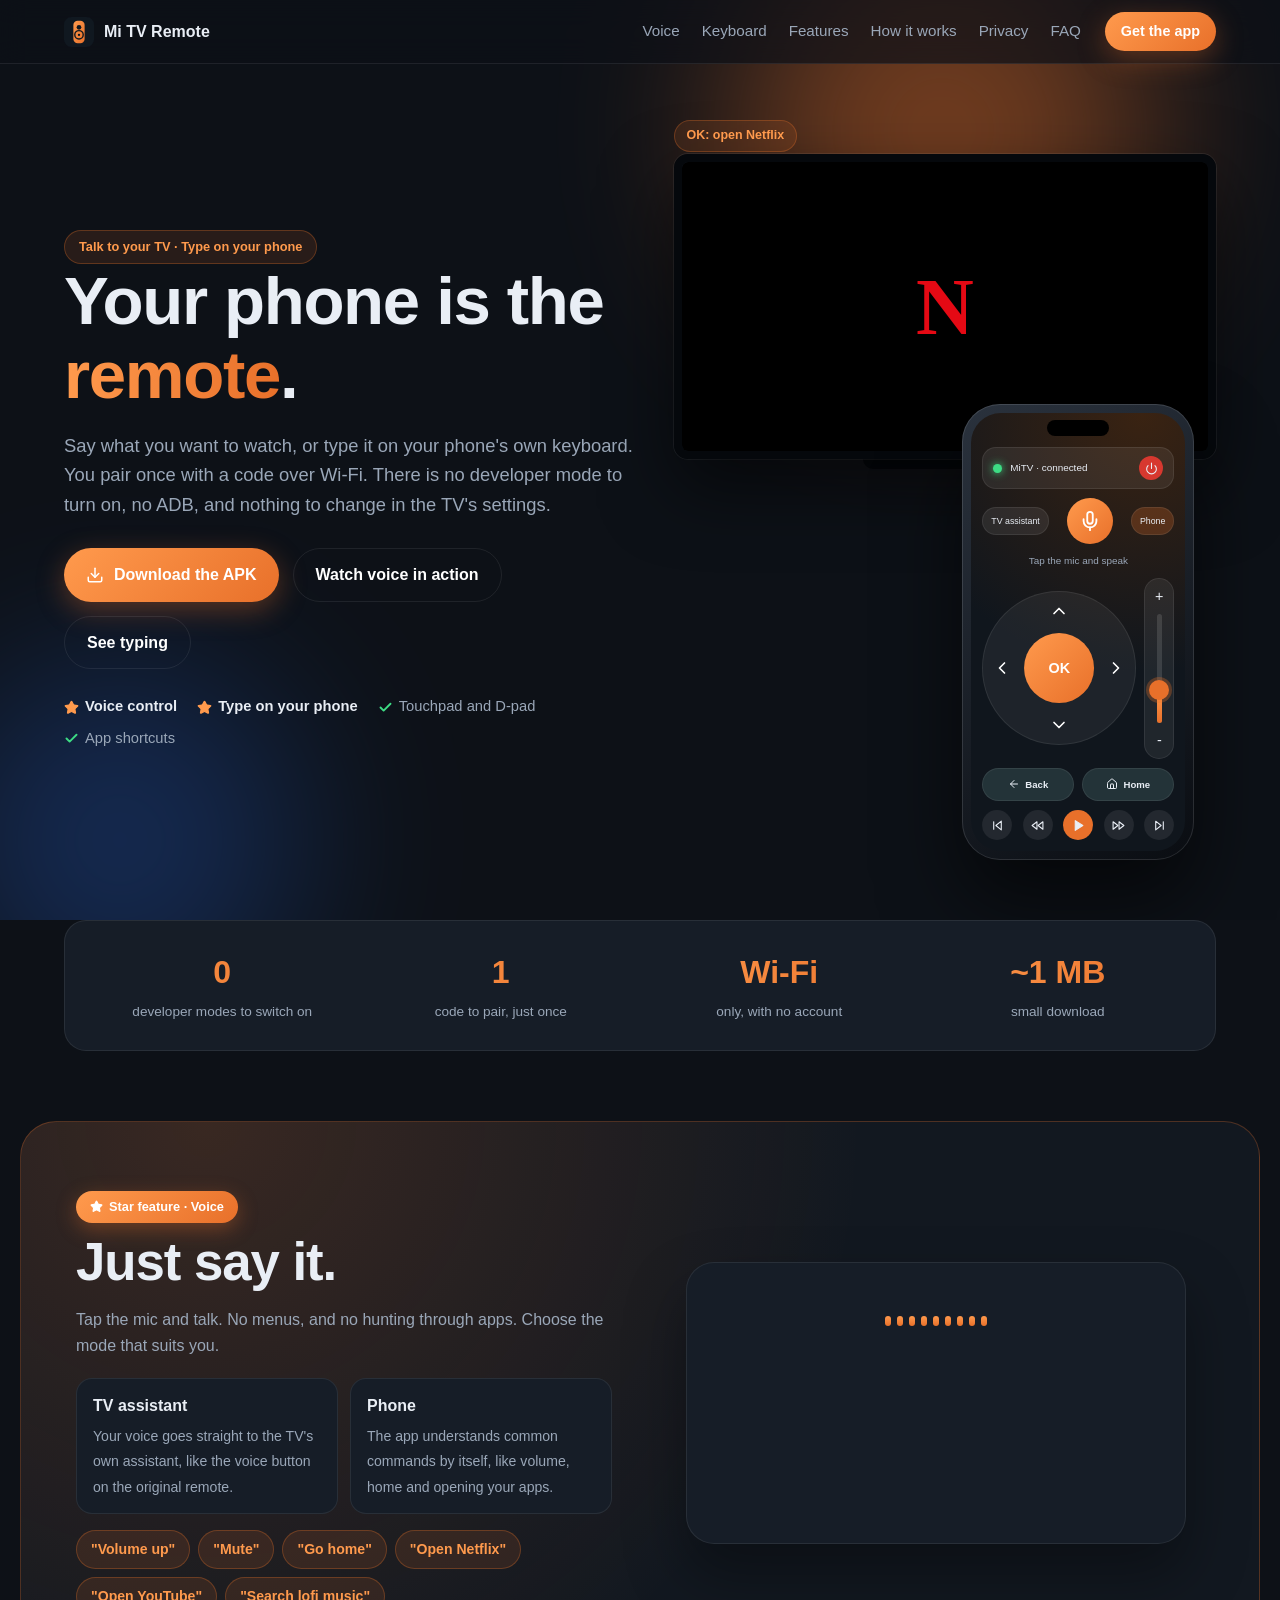
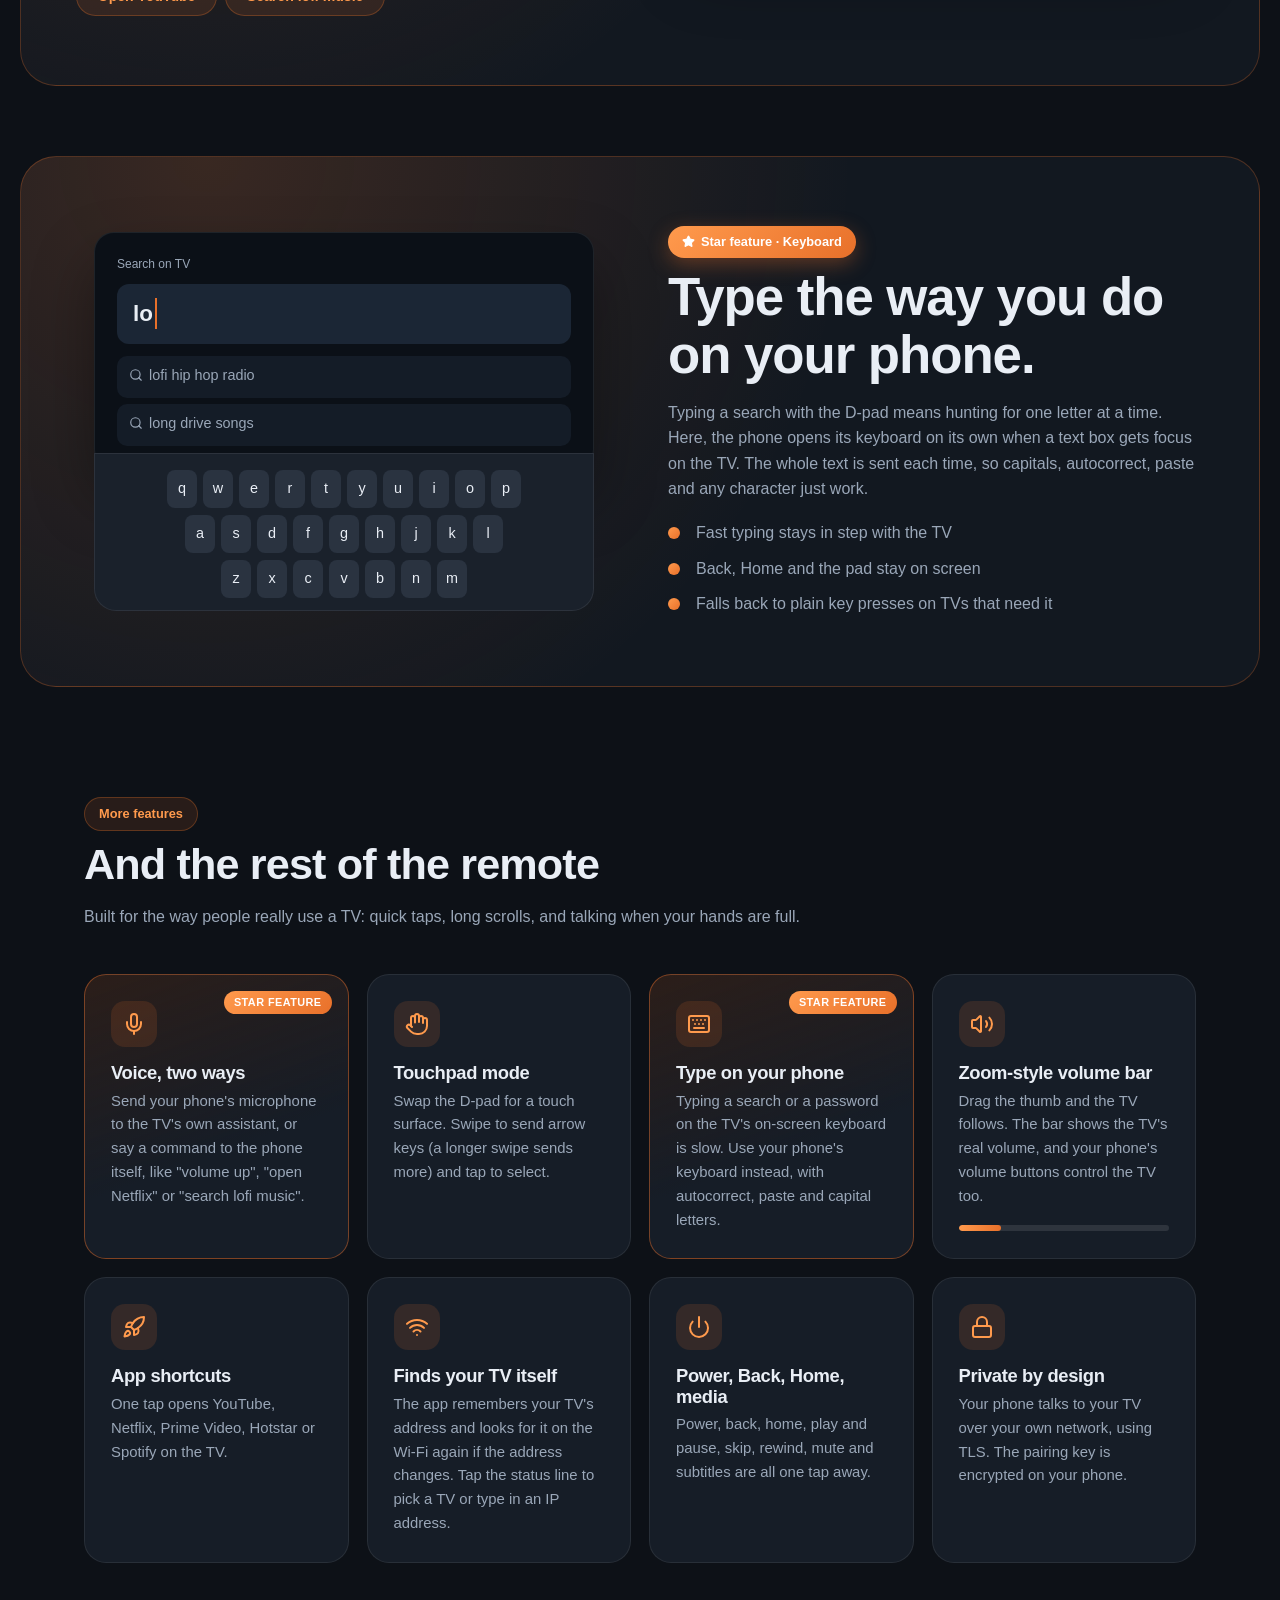
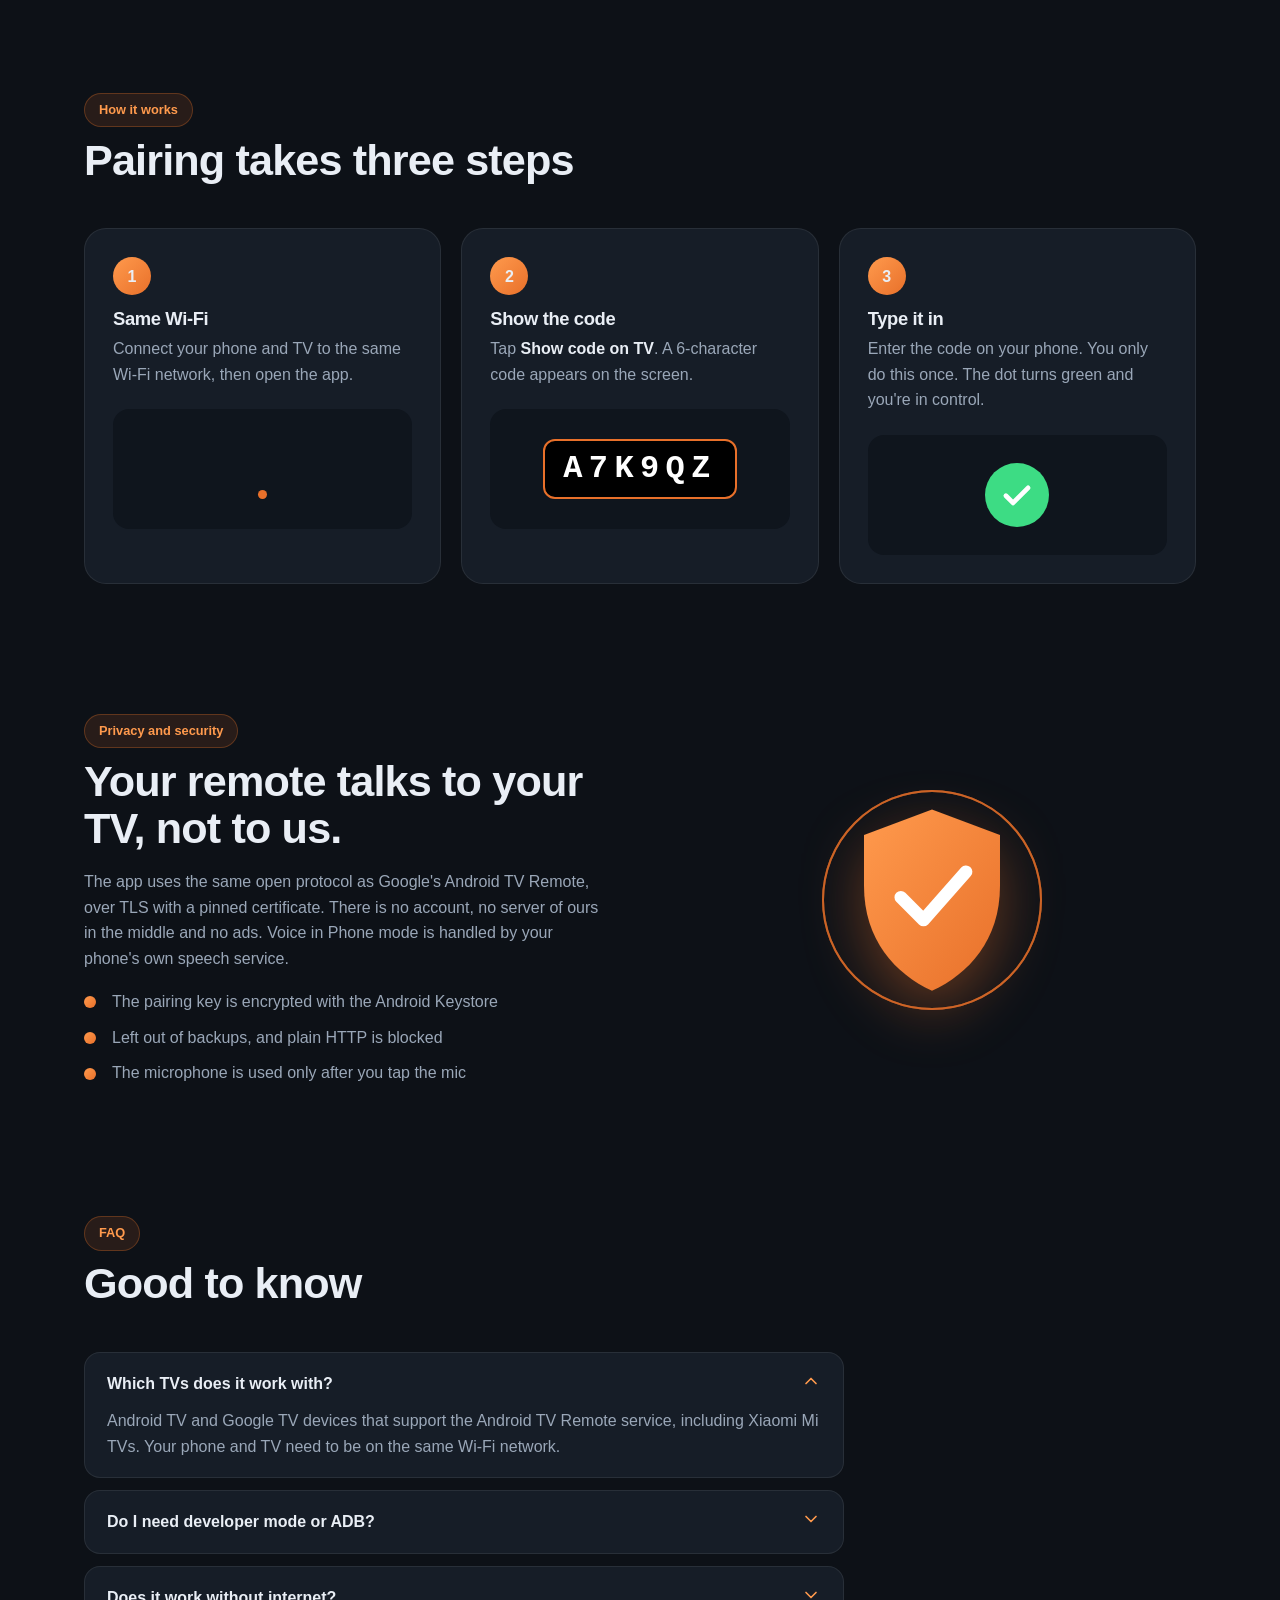
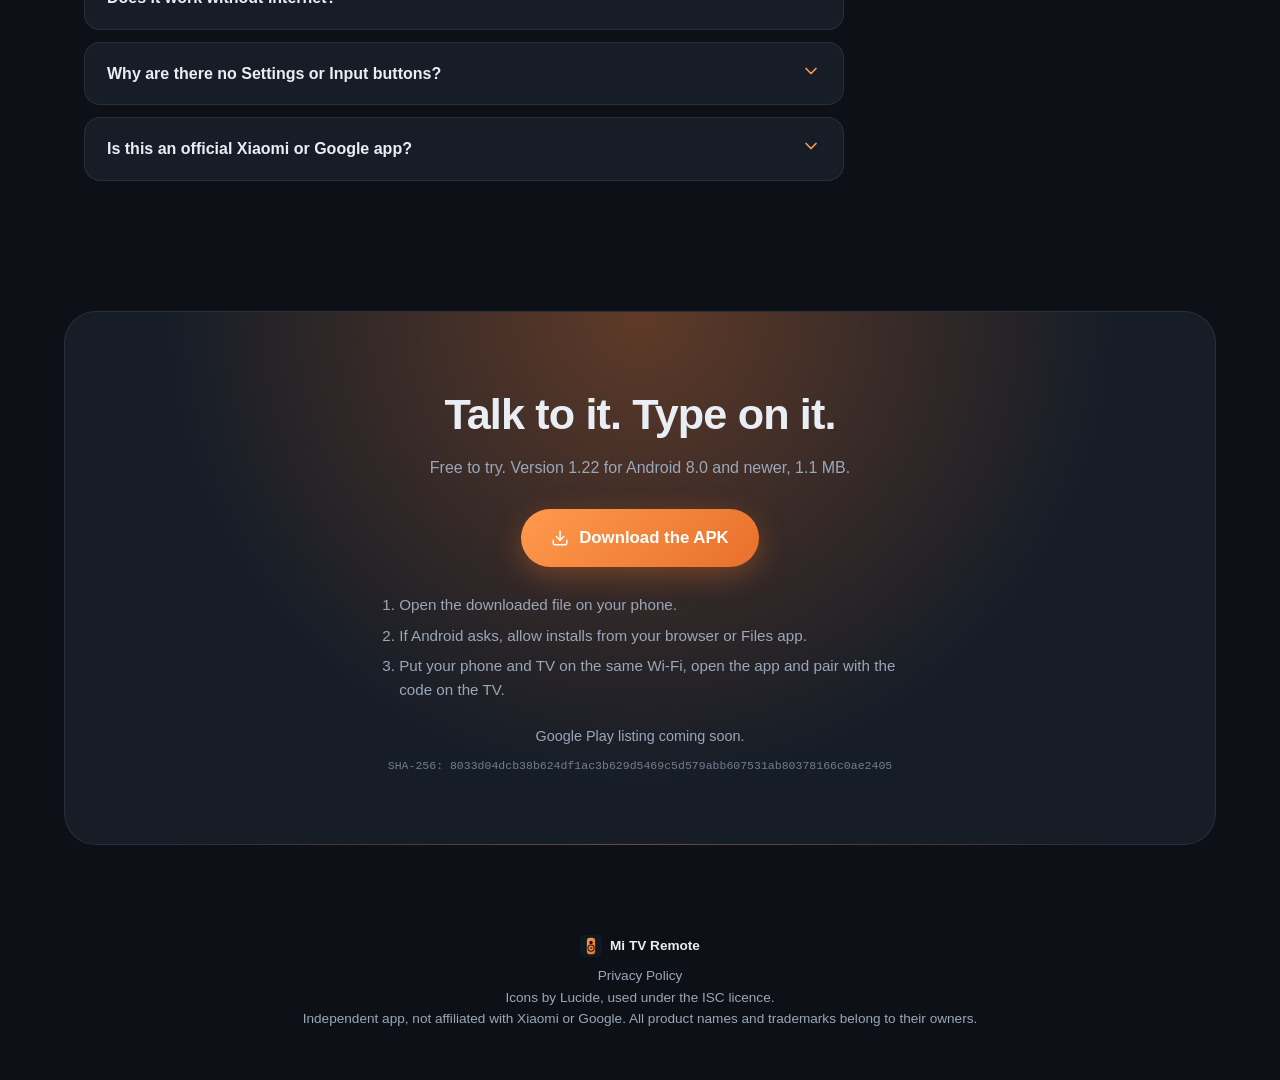
==== index.html @ a00c8d73 "Add Mi TV Remote website with animated demos, privacy policy and APK download" ====
<!doctype html>
<html lang="en">
<head>
<meta charset="utf-8">
<meta name="viewport" content="width=device-width, initial-scale=1">
<title>Mi TV Remote | Talk to your TV and type with your phone</title>
<meta name="description" content="Say what you want to watch or type it on your phone's own keyboard. Mi TV Remote controls your Android TV over Wi-Fi with no developer mode and no ADB.">
<meta name="theme-color" content="#0d1117">
<link rel="icon" href="assets/icon.svg" type="image/svg+xml">
<link rel="stylesheet" href="styles.css">
</head>
<body>

<header class="nav" id="nav">
  <a class="brand" href="#top"><img src="assets/icon.svg" alt="" width="30" height="30"><span>Mi TV Remote</span></a>
  <nav>
    <a href="#voice">Voice</a>
    <a href="#typing">Keyboard</a>
    <a href="#features">Features</a>
    <a href="#how">How it works</a>
    <a href="#privacy">Privacy</a>
    <a href="#faq">FAQ</a>
  </nav>
  <a class="btn btn-sm" href="#get">Get the app</a>
</header>

<main id="top">

<!-- HERO -->
<section class="hero">
  <div class="glow glow-a"></div><div class="glow glow-b"></div>
  <div class="hero-copy reveal">
    <span class="pill">Talk to your TV · Type on your phone</span>
    <h1>Your phone is the <span class="grad">remote</span>.</h1>
    <p class="lead">Say what you want to watch, or type it on your phone's own keyboard. You pair once with a code over Wi-Fi. There is no developer mode to turn on, no ADB, and nothing to change in the TV's settings.</p>
    <div class="cta">
      <a class="btn" href="downloads/Mi-TV-Remote-v1.22.apk" download><svg class="ic ic-download" viewBox="0 0 24 24" fill="none" stroke="currentColor" stroke-width="2" stroke-linecap="round" stroke-linejoin="round" aria-hidden="true"><path d="M21 15v4a2 2 0 0 1-2 2H5a2 2 0 0 1-2-2v-4"/> <polyline points="7 10 12 15 17 10"/> <line x1="12" x2="12" y1="15" y2="3"/></svg>Download the APK</a>
      <a class="btn btn-ghost" href="#voice">Watch voice in action</a><a class="btn btn-ghost" href="#typing">See typing</a>
    </div>
    <ul class="ticks">
      <li class="hot"><svg class="ic ic-star" viewBox="0 0 24 24" fill="none" stroke="currentColor" stroke-width="2" stroke-linecap="round" stroke-linejoin="round" aria-hidden="true"><path d="M11.525 2.295a.53.53 0 0 1 .95 0l2.31 4.679a2.123 2.123 0 0 0 1.595 1.16l5.166.756a.53.53 0 0 1 .294.904l-3.736 3.638a2.123 2.123 0 0 0-.611 1.878l.882 5.14a.53.53 0 0 1-.771.56l-4.618-2.428a2.122 2.122 0 0 0-1.973 0L6.396 21.01a.53.53 0 0 1-.77-.56l.881-5.139a2.122 2.122 0 0 0-.611-1.879L2.16 9.795a.53.53 0 0 1 .294-.906l5.165-.755a2.122 2.122 0 0 0 1.597-1.16z"/></svg>Voice control</li><li class="hot"><svg class="ic ic-star" viewBox="0 0 24 24" fill="none" stroke="currentColor" stroke-width="2" stroke-linecap="round" stroke-linejoin="round" aria-hidden="true"><path d="M11.525 2.295a.53.53 0 0 1 .95 0l2.31 4.679a2.123 2.123 0 0 0 1.595 1.16l5.166.756a.53.53 0 0 1 .294.904l-3.736 3.638a2.123 2.123 0 0 0-.611 1.878l.882 5.14a.53.53 0 0 1-.771.56l-4.618-2.428a2.122 2.122 0 0 0-1.973 0L6.396 21.01a.53.53 0 0 1-.77-.56l.881-5.139a2.122 2.122 0 0 0-.611-1.879L2.16 9.795a.53.53 0 0 1 .294-.906l5.165-.755a2.122 2.122 0 0 0 1.597-1.16z"/></svg>Type on your phone</li><li><svg class="ic ic-check" viewBox="0 0 24 24" fill="none" stroke="currentColor" stroke-width="2" stroke-linecap="round" stroke-linejoin="round" aria-hidden="true"><path d="M20 6 9 17l-5-5"/></svg>Touchpad and D-pad</li><li><svg class="ic ic-check" viewBox="0 0 24 24" fill="none" stroke="currentColor" stroke-width="2" stroke-linecap="round" stroke-linejoin="round" aria-hidden="true"><path d="M20 6 9 17l-5-5"/></svg>App shortcuts</li>
    </ul>
  </div>

  <div class="stage reveal" aria-hidden="true">
    <div class="tv" id="tv">
      <div class="tv-screen">
        <div class="tv-top"><span>Home</span><span class="tv-clock">9:41</span></div>
        <div class="tiles" id="tiles">
          <div class="tile t-yt"><svg viewBox="0 0 24 24" width="34"><rect x="2" y="5" width="20" height="14" rx="4" fill="#ff0033"/><path d="M10 9l5 3-5 3z" fill="#fff"/></svg><b>YouTube</b></div>
          <div class="tile t-nf"><span class="nf">N</span><b>Netflix</b></div>
          <div class="tile t-pv"><span class="pv">prime</span><b>Prime Video</b></div>
          <div class="tile t-sp"><svg viewBox="0 0 24 24" width="34"><circle cx="12" cy="12" r="10" fill="#1db954"/><path d="M6.5 9.5c3.5-1 7.5-.7 10.7 1M7 12.5c3-.8 6.3-.5 9 1M7.6 15.3c2.5-.6 5-.4 7.2.8" stroke="#0b0f14" stroke-width="1.6" fill="none" stroke-linecap="round"/></svg><b>Spotify</b></div>
        </div>
        <div class="splash" id="splash"><span class="nf big">N</span></div>
        <div class="vol-hud" id="volHud"><span>Volume</span><div class="vol-track"><i id="volFill"></i></div><em id="volNum">12</em></div>
      </div>
      <div class="tv-stand"></div>
      <div class="caption" id="caption">Ready</div>
    </div>

    <div class="phone" id="phone">
      <div class="phone-notch"></div>
      <div class="phone-ui">
        <div class="status"><i></i><span>MiTV · connected</span><div class="pwr"><svg class="ic ic-power" viewBox="0 0 24 24" fill="none" stroke="currentColor" stroke-width="2" stroke-linecap="round" stroke-linejoin="round" aria-hidden="true"><path d="M12 2v10"/> <path d="M18.4 6.6a9 9 0 1 1-12.77.04"/></svg></div></div>
        <div class="mic-row">
          <span class="chip">TV assistant</span>
          <button class="mic" id="mic" tabindex="-1"><svg class="ic ic-mic" viewBox="0 0 24 24" fill="none" stroke="currentColor" stroke-width="2" stroke-linecap="round" stroke-linejoin="round" aria-hidden="true"><path d="M12 2a3 3 0 0 0-3 3v7a3 3 0 0 0 6 0V5a3 3 0 0 0-3-3Z"/> <path d="M19 10v2a7 7 0 0 1-14 0v-2"/> <line x1="12" x2="12" y1="19" y2="22"/></svg></button>
          <span class="chip chip-o">Phone</span>
        </div>
        <div class="say" id="say">Tap the mic and speak</div>
        <div class="mid">
          <div class="dpad">
            <b class="k k-up" data-key="up"><svg class="ic ic-chevron-up" viewBox="0 0 24 24" fill="none" stroke="currentColor" stroke-width="2" stroke-linecap="round" stroke-linejoin="round" aria-hidden="true"><path d="m18 15-6-6-6 6"/></svg></b>
            <b class="k k-left" data-key="left"><svg class="ic ic-chevron-left" viewBox="0 0 24 24" fill="none" stroke="currentColor" stroke-width="2" stroke-linecap="round" stroke-linejoin="round" aria-hidden="true"><path d="m15 18-6-6 6-6"/></svg></b>
            <b class="k k-ok" data-key="ok">OK</b>
            <b class="k k-right" data-key="right"><svg class="ic ic-chevron-right" viewBox="0 0 24 24" fill="none" stroke="currentColor" stroke-width="2" stroke-linecap="round" stroke-linejoin="round" aria-hidden="true"><path d="m9 18 6-6-6-6"/></svg></b>
            <b class="k k-down" data-key="down"><svg class="ic ic-chevron-down" viewBox="0 0 24 24" fill="none" stroke="currentColor" stroke-width="2" stroke-linecap="round" stroke-linejoin="round" aria-hidden="true"><path d="m6 9 6 6 6-6"/></svg></b>
          </div>
          <div class="vbar"><span>+</span><div class="vtrack"><i class="vfill" id="pVol"></i><u class="vthumb" id="pThumb"></u></div><span>-</span></div>
        </div>
        <div class="row2"><b class="pill-k" data-key="back"><svg class="ic ic-arrow-left" viewBox="0 0 24 24" fill="none" stroke="currentColor" stroke-width="2" stroke-linecap="round" stroke-linejoin="round" aria-hidden="true"><path d="m12 19-7-7 7-7"/> <path d="M19 12H5"/></svg>Back</b><b class="pill-k" data-key="home"><svg class="ic ic-house" viewBox="0 0 24 24" fill="none" stroke="currentColor" stroke-width="2" stroke-linecap="round" stroke-linejoin="round" aria-hidden="true"><path d="M15 21v-8a1 1 0 0 0-1-1h-4a1 1 0 0 0-1 1v8"/> <path d="M3 10a2 2 0 0 1 .709-1.528l7-5.999a2 2 0 0 1 2.582 0l7 5.999A2 2 0 0 1 21 10v9a2 2 0 0 1-2 2H5a2 2 0 0 1-2-2z"/></svg>Home</b></div>
        <div class="row3"><b><svg class="ic ic-skip-back" viewBox="0 0 24 24" fill="none" stroke="currentColor" stroke-width="2" stroke-linecap="round" stroke-linejoin="round" aria-hidden="true"><polygon points="19 20 9 12 19 4 19 20"/> <line x1="5" x2="5" y1="19" y2="5"/></svg></b><b><svg class="ic ic-rewind" viewBox="0 0 24 24" fill="none" stroke="currentColor" stroke-width="2" stroke-linecap="round" stroke-linejoin="round" aria-hidden="true"><polygon points="11 19 2 12 11 5 11 19"/> <polygon points="22 19 13 12 22 5 22 19"/></svg></b><b class="play"><svg class="ic ic-play" viewBox="0 0 24 24" fill="none" stroke="currentColor" stroke-width="2" stroke-linecap="round" stroke-linejoin="round" aria-hidden="true"><polygon points="6 3 20 12 6 21 6 3"/></svg></b><b><svg class="ic ic-fast-forward" viewBox="0 0 24 24" fill="none" stroke="currentColor" stroke-width="2" stroke-linecap="round" stroke-linejoin="round" aria-hidden="true"><polygon points="13 19 22 12 13 5 13 19"/> <polygon points="2 19 11 12 2 5 2 19"/></svg></b><b><svg class="ic ic-skip-forward" viewBox="0 0 24 24" fill="none" stroke="currentColor" stroke-width="2" stroke-linecap="round" stroke-linejoin="round" aria-hidden="true"><polygon points="5 4 15 12 5 20 5 4"/> <line x1="19" x2="19" y1="5" y2="19"/></svg></b></div>
      </div>
    </div>
  </div>
</section>

<!-- STATS STRIP -->
<section class="strip reveal">
  <div><strong>0</strong><span>developer modes to switch on</span></div>
  <div><strong>1</strong><span>code to pair, just once</span></div>
  <div><strong>Wi-Fi</strong><span>only, with no account</span></div>
  <div><strong>~1 MB</strong><span>small download</span></div>
</section>

<!-- VOICE -->
<section class="section split spot" id="voice">
  <div class="copy reveal">
    <span class="pill pill-star"><svg class="ic ic-star" viewBox="0 0 24 24" fill="none" stroke="currentColor" stroke-width="2" stroke-linecap="round" stroke-linejoin="round" aria-hidden="true"><path d="M11.525 2.295a.53.53 0 0 1 .95 0l2.31 4.679a2.123 2.123 0 0 0 1.595 1.16l5.166.756a.53.53 0 0 1 .294.904l-3.736 3.638a2.123 2.123 0 0 0-.611 1.878l.882 5.14a.53.53 0 0 1-.771.56l-4.618-2.428a2.122 2.122 0 0 0-1.973 0L6.396 21.01a.53.53 0 0 1-.77-.56l.881-5.139a2.122 2.122 0 0 0-.611-1.879L2.16 9.795a.53.53 0 0 1 .294-.906l5.165-.755a2.122 2.122 0 0 0 1.597-1.16z"/></svg>Star feature · Voice</span>
    <h2>Just say it.</h2>
    <p>Tap the mic and talk. No menus, and no hunting through apps. Choose the mode that suits you.</p>
    <div class="modes">
      <div class="mode"><b>TV assistant</b><span>Your voice goes straight to the TV's own assistant, like the voice button on the original remote.</span></div>
      <div class="mode"><b>Phone</b><span>The app understands common commands by itself, like volume, home and opening your apps.</span></div>
    </div>
    <div class="chips"><span>"Volume up"</span><span>"Mute"</span><span>"Go home"</span><span>"Open Netflix"</span><span>"Open YouTube"</span><span>"Search lofi music"</span></div>
  </div>
  <div class="demo reveal">
    <div class="bubble-wrap">
      <div class="wave" id="wave"><i></i><i></i><i></i><i></i><i></i><i></i><i></i><i></i><i></i></div>
      <div class="bubbles" id="bubbles"></div>
    </div>
  </div>
</section>

<!-- TYPING -->
<section class="section split rev spot" id="typing">
  <div class="demo reveal">
    <div class="type-tv">
      <div class="type-label">Search on TV</div>
      <div class="type-box"><span id="typed"></span><i class="caret"></i></div>
      <div class="type-sug" id="sug"></div>
    </div>
    <div class="type-kb">
      <div class="kb-row"><span>q</span><span>w</span><span>e</span><span>r</span><span>t</span><span>y</span><span>u</span><span>i</span><span>o</span><span>p</span></div>
      <div class="kb-row"><span>a</span><span>s</span><span>d</span><span>f</span><span>g</span><span>h</span><span>j</span><span>k</span><span>l</span></div>
      <div class="kb-row"><span>z</span><span>x</span><span>c</span><span>v</span><span>b</span><span>n</span><span>m</span></div>
    </div>
  </div>
  <div class="copy reveal">
    <span class="pill pill-star"><svg class="ic ic-star" viewBox="0 0 24 24" fill="none" stroke="currentColor" stroke-width="2" stroke-linecap="round" stroke-linejoin="round" aria-hidden="true"><path d="M11.525 2.295a.53.53 0 0 1 .95 0l2.31 4.679a2.123 2.123 0 0 0 1.595 1.16l5.166.756a.53.53 0 0 1 .294.904l-3.736 3.638a2.123 2.123 0 0 0-.611 1.878l.882 5.14a.53.53 0 0 1-.771.56l-4.618-2.428a2.122 2.122 0 0 0-1.973 0L6.396 21.01a.53.53 0 0 1-.77-.56l.881-5.139a2.122 2.122 0 0 0-.611-1.879L2.16 9.795a.53.53 0 0 1 .294-.906l5.165-.755a2.122 2.122 0 0 0 1.597-1.16z"/></svg>Star feature · Keyboard</span>
    <h2>Type the way you do on your phone.</h2>
    <p>Typing a search with the D-pad means hunting for one letter at a time. Here, the phone opens its keyboard on its own when a text box gets focus on the TV. The whole text is sent each time, so capitals, autocorrect, paste and any character just work.</p>
    <ul class="list">
      <li>Fast typing stays in step with the TV</li>
      <li>Back, Home and the pad stay on screen</li>
      <li>Falls back to plain key presses on TVs that need it</li>
    </ul>
  </div>
</section>

<!-- FEATURES -->
<section class="section" id="features">
  <div class="head reveal"><span class="pill">More features</span><h2>And the rest of the remote</h2><p>Built for the way people really use a TV: quick taps, long scrolls, and talking when your hands are full.</p></div>
  <div class="grid">
    <article class="card card-star reveal">
      <span class="star">Star feature</span>
      <div class="ico"><svg class="ic ic-mic" viewBox="0 0 24 24" fill="none" stroke="currentColor" stroke-width="2" stroke-linecap="round" stroke-linejoin="round" aria-hidden="true"><path d="M12 2a3 3 0 0 0-3 3v7a3 3 0 0 0 6 0V5a3 3 0 0 0-3-3Z"/> <path d="M19 10v2a7 7 0 0 1-14 0v-2"/> <line x1="12" x2="12" y1="19" y2="22"/></svg></div><h3>Voice, two ways</h3>
      <p>Send your phone's microphone to the TV's own assistant, or say a command to the phone itself, like "volume up", "open Netflix" or "search lofi music".</p>
    </article>
    <article class="card reveal">
      <div class="ico"><svg class="ic ic-hand" viewBox="0 0 24 24" fill="none" stroke="currentColor" stroke-width="2" stroke-linecap="round" stroke-linejoin="round" aria-hidden="true"><path d="M18 11V6a2 2 0 0 0-2-2a2 2 0 0 0-2 2"/> <path d="M14 10V4a2 2 0 0 0-2-2a2 2 0 0 0-2 2v2"/> <path d="M10 10.5V6a2 2 0 0 0-2-2a2 2 0 0 0-2 2v8"/> <path d="M18 8a2 2 0 1 1 4 0v6a8 8 0 0 1-8 8h-2c-2.8 0-4.5-.86-5.99-2.34l-3.6-3.6a2 2 0 0 1 2.83-2.82L7 15"/></svg></div><h3>Touchpad mode</h3>
      <p>Swap the D-pad for a touch surface. Swipe to send arrow keys (a longer swipe sends more) and tap to select.</p>
    </article>
    <article class="card card-star reveal">
      <span class="star">Star feature</span>
      <div class="ico"><svg class="ic ic-keyboard" viewBox="0 0 24 24" fill="none" stroke="currentColor" stroke-width="2" stroke-linecap="round" stroke-linejoin="round" aria-hidden="true"><path d="M10 8h.01"/> <path d="M12 12h.01"/> <path d="M14 8h.01"/> <path d="M16 12h.01"/> <path d="M18 8h.01"/> <path d="M6 8h.01"/> <path d="M7 16h10"/> <path d="M8 12h.01"/> <rect width="20" height="16" x="2" y="4" rx="2"/></svg></div><h3>Type on your phone</h3>
      <p>Typing a search or a password on the TV's on-screen keyboard is slow. Use your phone's keyboard instead, with autocorrect, paste and capital letters.</p>
    </article>
    <article class="card reveal card-vol">
      <div class="ico"><svg class="ic ic-volume-2" viewBox="0 0 24 24" fill="none" stroke="currentColor" stroke-width="2" stroke-linecap="round" stroke-linejoin="round" aria-hidden="true"><path d="M11 4.702a.705.705 0 0 0-1.203-.498L6.413 7.587A1.4 1.4 0 0 1 5.416 8H3a1 1 0 0 0-1 1v6a1 1 0 0 0 1 1h2.416a1.4 1.4 0 0 1 .997.413l3.383 3.384A.705.705 0 0 0 11 19.298z"/> <path d="M16 9a5 5 0 0 1 0 6"/> <path d="M19.364 18.364a9 9 0 0 0 0-12.728"/></svg></div><h3>Zoom-style volume bar</h3>
      <p>Drag the thumb and the TV follows. The bar shows the TV's real volume, and your phone's volume buttons control the TV too.</p>
      <div class="mini-vol"><i></i></div>
    </article>
    <article class="card reveal">
      <div class="ico"><svg class="ic ic-rocket" viewBox="0 0 24 24" fill="none" stroke="currentColor" stroke-width="2" stroke-linecap="round" stroke-linejoin="round" aria-hidden="true"><path d="M4.5 16.5c-1.5 1.26-2 5-2 5s3.74-.5 5-2c.71-.84.7-2.13-.09-2.91a2.18 2.18 0 0 0-2.91-.09z"/> <path d="m12 15-3-3a22 22 0 0 1 2-3.95A12.88 12.88 0 0 1 22 2c0 2.72-.78 7.5-6 11a22.35 22.35 0 0 1-4 2z"/> <path d="M9 12H4s.55-3.03 2-4c1.62-1.08 5 0 5 0"/> <path d="M12 15v5s3.03-.55 4-2c1.08-1.62 0-5 0-5"/></svg></div><h3>App shortcuts</h3>
      <p>One tap opens YouTube, Netflix, Prime Video, Hotstar or Spotify on the TV.</p>
    </article>
    <article class="card reveal">
      <div class="ico"><svg class="ic ic-wifi" viewBox="0 0 24 24" fill="none" stroke="currentColor" stroke-width="2" stroke-linecap="round" stroke-linejoin="round" aria-hidden="true"><path d="M12 20h.01"/> <path d="M2 8.82a15 15 0 0 1 20 0"/> <path d="M5 12.859a10 10 0 0 1 14 0"/> <path d="M8.5 16.429a5 5 0 0 1 7 0"/></svg></div><h3>Finds your TV itself</h3>
      <p>The app remembers your TV's address and looks for it on the Wi-Fi again if the address changes. Tap the status line to pick a TV or type in an IP address.</p>
    </article>
    <article class="card reveal">
      <div class="ico"><svg class="ic ic-power" viewBox="0 0 24 24" fill="none" stroke="currentColor" stroke-width="2" stroke-linecap="round" stroke-linejoin="round" aria-hidden="true"><path d="M12 2v10"/> <path d="M18.4 6.6a9 9 0 1 1-12.77.04"/></svg></div><h3>Power, Back, Home, media</h3>
      <p>Power, back, home, play and pause, skip, rewind, mute and subtitles are all one tap away.</p>
    </article>
    <article class="card reveal">
      <div class="ico"><svg class="ic ic-lock" viewBox="0 0 24 24" fill="none" stroke="currentColor" stroke-width="2" stroke-linecap="round" stroke-linejoin="round" aria-hidden="true"><rect width="18" height="11" x="3" y="11" rx="2" ry="2"/> <path d="M7 11V7a5 5 0 0 1 10 0v4"/></svg></div><h3>Private by design</h3>
      <p>Your phone talks to your TV over your own network, using TLS. The pairing key is encrypted on your phone.</p>
    </article>
  </div>
</section>

<!-- HOW -->
<section class="section" id="how">
  <div class="head reveal"><span class="pill">How it works</span><h2>Pairing takes three steps</h2></div>
  <div class="steps">
    <div class="step reveal"><div class="num">1</div><h3>Same Wi-Fi</h3><p>Connect your phone and TV to the same Wi-Fi network, then open the app.</p>
      <div class="vis wifi"><span></span><span></span><span></span><i></i></div></div>
    <div class="step reveal"><div class="num">2</div><h3>Show the code</h3><p>Tap <b>Show code on TV</b>. A 6-character code appears on the screen.</p>
      <div class="vis code"><div class="code-tv">A7K9QZ</div></div></div>
    <div class="step reveal"><div class="num">3</div><h3>Type it in</h3><p>Enter the code on your phone. You only do this once. The dot turns green and you're in control.</p>
      <div class="vis ok"><div class="dotg"></div><svg viewBox="0 0 24 24" width="38"><path d="M5 12.5l4.5 4.5L19 7.5" fill="none" stroke="#fff" stroke-width="3" stroke-linecap="round" stroke-linejoin="round"/></svg></div></div>
  </div>
</section>

<!-- PRIVACY -->
<section class="section split" id="privacy">
  <div class="copy reveal">
    <span class="pill">Privacy and security</span>
    <h2>Your remote talks to your TV, not to us.</h2>
    <p>The app uses the same open protocol as Google's Android TV Remote, over TLS with a pinned certificate. There is no account, no server of ours in the middle and no ads. Voice in Phone mode is handled by your phone's own speech service.</p>
    <ul class="list">
      <li>The pairing key is encrypted with the Android Keystore</li>
      <li>Left out of backups, and plain HTTP is blocked</li>
      <li>The microphone is used only after you tap the mic</li>
    </ul>
  </div>
  <div class="demo reveal">
    <div class="shield"><svg viewBox="0 0 120 140" width="170"><defs><linearGradient id="sg" x1="0" y1="0" x2="1" y2="1"><stop offset="0" stop-color="#ff9a4d"/><stop offset="1" stop-color="#e8702a"/></linearGradient></defs><path d="M60 6l48 18v36c0 38-22 62-48 74C34 122 12 98 12 60V24z" fill="url(#sg)"/><path d="M38 68l16 16 30-34" fill="none" stroke="#fff" stroke-width="9" stroke-linecap="round" stroke-linejoin="round"/></svg>
      <span class="ring r1"></span><span class="ring r2"></span><span class="ring r3"></span></div>
  </div>
</section>

<!-- FAQ -->
<section class="section" id="faq">
  <div class="head reveal"><span class="pill">FAQ</span><h2>Good to know</h2></div>
  <div class="faq reveal">
    <details open><summary>Which TVs does it work with?<svg class="ic ic-chevron-down" viewBox="0 0 24 24" fill="none" stroke="currentColor" stroke-width="2" stroke-linecap="round" stroke-linejoin="round" aria-hidden="true"><path d="m6 9 6 6 6-6"/></svg></summary><p>Android TV and Google TV devices that support the Android TV Remote service, including Xiaomi Mi TVs. Your phone and TV need to be on the same Wi-Fi network.</p></details>
    <details><summary>Do I need developer mode or ADB?<svg class="ic ic-chevron-down" viewBox="0 0 24 24" fill="none" stroke="currentColor" stroke-width="2" stroke-linecap="round" stroke-linejoin="round" aria-hidden="true"><path d="m6 9 6 6 6-6"/></svg></summary><p>No. Nothing needs to be switched on in the TV's settings. You pair once with a code shown on the TV.</p></details>
    <details><summary>Does it work without internet?<svg class="ic ic-chevron-down" viewBox="0 0 24 24" fill="none" stroke="currentColor" stroke-width="2" stroke-linecap="round" stroke-linejoin="round" aria-hidden="true"><path d="m6 9 6 6 6-6"/></svg></summary><p>Controlling the TV only needs your local Wi-Fi network. Voice in Phone mode uses your phone's speech service, and depending on your phone that may need an internet connection.</p></details>
    <details><summary>Why are there no Settings or Input buttons?<svg class="ic ic-chevron-down" viewBox="0 0 24 24" fill="none" stroke="currentColor" stroke-width="2" stroke-linecap="round" stroke-linejoin="round" aria-hidden="true"><path d="m6 9 6 6 6-6"/></svg></summary><p>Some TVs ignore those two keys when they arrive over the network remote protocol, so the app leaves them out instead of showing buttons that do nothing.</p></details>
    <details><summary>Is this an official Xiaomi or Google app?<svg class="ic ic-chevron-down" viewBox="0 0 24 24" fill="none" stroke="currentColor" stroke-width="2" stroke-linecap="round" stroke-linejoin="round" aria-hidden="true"><path d="m6 9 6 6 6-6"/></svg></summary><p>No. It is an independent app. "Xiaomi", "Mi", "Android TV" and "Google TV" are trademarks of their respective owners and are used only to describe compatibility.</p></details>
  </div>
</section>

<!-- GET -->
<section class="get reveal" id="get">
  <h2>Talk to it. Type on it.</h2>
  <p>Free to try. Version 1.22 for Android 8.0 and newer, 1.1 MB.</p>
  <a class="btn btn-lg" href="downloads/Mi-TV-Remote-v1.22.apk" download><svg class="ic ic-download" viewBox="0 0 24 24" fill="none" stroke="currentColor" stroke-width="2" stroke-linecap="round" stroke-linejoin="round" aria-hidden="true"><path d="M21 15v4a2 2 0 0 1-2 2H5a2 2 0 0 1-2-2v-4"/> <polyline points="7 10 12 15 17 10"/> <line x1="12" x2="12" y1="15" y2="3"/></svg>Download the APK</a>
  <ol class="install">
    <li>Open the downloaded file on your phone.</li>
    <li>If Android asks, allow installs from your browser or Files app.</li>
    <li>Put your phone and TV on the same Wi-Fi, open the app and pair with the code on the TV.</li>
  </ol>
  <p class="soon">Google Play listing coming soon.</p>
  <p class="sha">SHA-256: 8033d04dcb38b624df1ac3b629d5469c5d579abb607531ab80378166c0ae2405</p>
</section>

</main>

<footer>
  <div><img src="assets/icon.svg" alt="" width="22" height="22"> Mi TV Remote</div>
  <p><a href="privacy.html">Privacy Policy</a></p>
  <p>Icons by <a href="https://lucide.dev" rel="noopener">Lucide</a>, used under the ISC licence.</p>
  <p>Independent app, not affiliated with Xiaomi or Google. All product names and trademarks belong to their owners.</p>
</footer>

<script src="script.js"></script>
</body>
</html>
---- styles.css ----
:root{
  --bg:#0d1117; --bg2:#121820; --card:#161d27; --line:rgba(255,255,255,.08);
  --text:#e9eef5; --muted:#9aa7b8; --orange:#e8702a; --orange2:#ff9a4d; --green:#3ddc84;
  --r:22px;
}
*{box-sizing:border-box;margin:0;padding:0}
html{scroll-behavior:smooth}
body{background:var(--bg);color:var(--text);font:16px/1.6 -apple-system,BlinkMacSystemFont,"Segoe UI",Inter,Roboto,sans-serif;overflow-x:hidden}
a{color:inherit;text-decoration:none}
img{display:block}
h1,h2,h3{line-height:1.1;letter-spacing:-.02em}
h1{font-size:clamp(2.4rem,5.4vw,4.2rem);font-weight:800}
h2{font-size:clamp(1.8rem,3.6vw,2.7rem);font-weight:800;margin:.6rem 0 1rem}
h3{font-size:1.15rem;margin-bottom:.4rem}
p{color:var(--muted)}
b{color:var(--text)}
.grad{background:linear-gradient(90deg,var(--orange2),var(--orange));-webkit-background-clip:text;background-clip:text;color:transparent}

/* nav */
.nav{position:fixed;inset:0 0 auto 0;z-index:50;display:flex;align-items:center;gap:24px;padding:12px 5vw;background:rgba(13,17,23,.7);backdrop-filter:blur(14px);border-bottom:1px solid var(--line)}
.brand{display:flex;align-items:center;gap:10px;font-weight:700}
.nav nav{display:flex;gap:22px;margin-left:auto;color:var(--muted);font-size:.95rem}
.nav nav a:hover{color:var(--text)}
.btn{display:inline-flex;align-items:center;gap:10px;padding:13px 22px;border-radius:999px;font-weight:700;color:#fff;background:linear-gradient(135deg,var(--orange2),var(--orange));box-shadow:0 8px 28px rgba(232,112,42,.35);transition:transform .2s,box-shadow .2s}
.btn:hover{transform:translateY(-2px);box-shadow:0 12px 34px rgba(232,112,42,.5)}
.btn-sm{padding:8px 16px;font-size:.9rem}
.btn-lg{padding:16px 30px;font-size:1.05rem}
.btn-ghost{background:transparent;border:1px solid var(--line);box-shadow:none}
.btn-ghost:hover{background:rgba(255,255,255,.05);box-shadow:none}
.pill{display:inline-block;padding:6px 14px;border-radius:999px;font-size:.8rem;font-weight:600;color:var(--orange2);background:rgba(232,112,42,.12);border:1px solid rgba(232,112,42,.3)}

/* hero */
.hero{position:relative;min-height:100vh;display:grid;grid-template-columns:1.05fr 1fr;align-items:center;gap:40px;padding:120px 5vw 60px;overflow:hidden}
.glow{position:absolute;border-radius:50%;filter:blur(90px);opacity:.45;pointer-events:none;animation:drift 14s ease-in-out infinite alternate}
.glow-a{width:420px;height:420px;background:#e8702a;top:-80px;right:10%}
.glow-b{width:360px;height:360px;background:#2a6be8;bottom:-100px;left:-60px;opacity:.28;animation-delay:-6s}
@keyframes drift{to{transform:translate(40px,30px) scale(1.15)}}
.hero-copy{position:relative;z-index:2}
.lead{font-size:1.15rem;margin:1.2rem 0 1.8rem;max-width:34em}
.cta{display:flex;flex-wrap:wrap;gap:14px;margin-bottom:26px}
.ticks{list-style:none;display:flex;flex-wrap:wrap;gap:8px 20px;color:var(--muted);font-size:.92rem}
.ticks li{display:inline-flex;align-items:center;gap:6px}
.ticks li .ic{width:15px;height:15px;color:var(--green);stroke-width:3}

/* stage: TV + phone */
.stage{position:relative;height:740px;z-index:2}
.tv{position:absolute;left:0;top:34px;width:100%;animation:float 7s ease-in-out infinite}
.tv-screen{position:relative;aspect-ratio:16/9;background:linear-gradient(160deg,#18222f,#0b1017);border:8px solid #05080c;border-radius:14px;box-shadow:0 30px 70px rgba(0,0,0,.55),0 0 0 1px var(--line);padding:14px;overflow:hidden}
.tv-top{display:flex;justify-content:space-between;font-size:.7rem;color:var(--muted);margin-bottom:10px}
.tiles{display:grid;grid-template-columns:repeat(4,1fr);gap:10px}
.tile{display:flex;flex-direction:column;align-items:center;justify-content:center;gap:6px;aspect-ratio:1;border-radius:12px;background:#1b2635;border:2px solid transparent;transition:transform .25s,border-color .25s,box-shadow .25s}
.tile b{font-size:.6rem;font-weight:600;color:var(--muted)}
.tile.focus{transform:scale(1.1);border-color:#fff;box-shadow:0 0 0 4px rgba(255,255,255,.12),0 10px 24px rgba(0,0,0,.5)}
.nf{font:900 2rem/1 Georgia,serif;color:#e50914}
.nf.big{font-size:5rem}
.pv{font:700 .95rem/1 sans-serif;color:#fff;letter-spacing:-.5px}
.splash{position:absolute;inset:0;display:grid;place-items:center;background:#000;opacity:0;pointer-events:none;transition:opacity .35s}
.splash.on{opacity:1}
.splash.on .nf{animation:pop .6s cubic-bezier(.2,1.4,.4,1)}
@keyframes pop{from{transform:scale(.3);opacity:0}to{transform:scale(1);opacity:1}}
.vol-hud{position:absolute;left:50%;top:38px;transform:translate(-50%,-14px);display:flex;align-items:center;gap:10px;padding:8px 14px;border-radius:999px;background:rgba(0,0,0,.7);backdrop-filter:blur(6px);font-size:.7rem;opacity:0;transition:.3s}
.vol-hud.on{opacity:1;transform:translate(-50%,0)}
.vol-track{width:110px;height:5px;border-radius:5px;background:rgba(255,255,255,.2);overflow:hidden}
.vol-track i{display:block;height:100%;width:30%;background:#fff;border-radius:5px;transition:width .4s}
.tv-stand{width:30%;height:10px;margin:0 auto;background:#05080c;border-radius:0 0 12px 12px}
.caption{position:absolute;left:0;top:-34px;font-size:.78rem;font-weight:600;color:var(--orange2);background:rgba(232,112,42,.12);border:1px solid rgba(232,112,42,.3);padding:5px 12px;border-radius:999px;transition:opacity .2s}
@keyframes float{50%{transform:translateY(-10px)}}

.phone{position:absolute;right:4%;bottom:0;width:232px;height:456px;border-radius:38px;padding:9px;background:linear-gradient(145deg,#2a323d,#0a0d12);box-shadow:0 40px 80px rgba(0,0,0,.6),inset 0 0 0 1px rgba(255,255,255,.12);animation:float 7s ease-in-out -3.5s infinite}
.phone-notch{position:absolute;top:16px;left:50%;transform:translateX(-50%);width:62px;height:16px;border-radius:12px;background:#000;z-index:3}
.phone-ui{height:100%;border-radius:30px;padding:34px 11px 11px;background:radial-gradient(circle at 80% 0,#3a2312 0,#10161d 55%);display:flex;flex-direction:column;gap:9px;overflow:hidden}
.status{display:flex;align-items:center;gap:8px;font-size:.62rem;padding:8px 10px;border-radius:14px;background:rgba(255,255,255,.07);border:1px solid var(--line)}
.status i{width:9px;height:9px;border-radius:50%;background:var(--green);box-shadow:0 0 8px var(--green);animation:blink 2s infinite}
@keyframes blink{50%{opacity:.4}}
.status span{flex:1}
.pwr{width:24px;height:24px;border-radius:50%;background:#d7382f;display:grid;place-items:center;font-size:.7rem}
.mic-row{display:flex;align-items:center;justify-content:space-between}
.chip{font-size:.55rem;padding:6px 8px;border-radius:999px;background:rgba(255,255,255,.08);border:1px solid var(--line)}
.chip-o{background:rgba(232,112,42,.25)}
.mic{width:46px;height:46px;border:0;border-radius:50%;display:grid;place-items:center;background:linear-gradient(135deg,var(--orange2),var(--orange));box-shadow:0 0 0 0 rgba(232,112,42,.6)}
.mic.listen{animation:ring 1.1s infinite}
@keyframes ring{to{box-shadow:0 0 0 18px rgba(232,112,42,0)}}
.say{text-align:center;font-size:.62rem;color:var(--muted);min-height:1.4em}
.say.hot{color:#7bd88f;font-weight:600}
.mid{display:flex;gap:8px;flex:1;min-height:0}
.dpad{position:relative;flex:1;aspect-ratio:1;align-self:center;border-radius:50%;background:rgba(255,255,255,.06);border:1px solid var(--line)}
.k{position:absolute;display:grid;place-items:center;color:#fff;font-weight:700;transition:transform .12s,background .12s}
.k-up,.k-down{left:50%;transform:translateX(-50%);font-size:1.1rem;width:30px;height:30px}
.k-up{top:4px}.k-down{bottom:4px}
.k-left,.k-right{top:50%;transform:translateY(-50%);font-size:1.1rem;width:30px;height:30px}
.k-left{left:4px}.k-right{right:4px}
.k-ok{left:50%;top:50%;transform:translate(-50%,-50%);width:46%;aspect-ratio:1;border-radius:50%;background:linear-gradient(135deg,var(--orange2),var(--orange));font-size:.9rem}
.k.press{background:rgba(255,255,255,.25);border-radius:50%}
.k-ok.press{filter:brightness(1.3);transform:translate(-50%,-50%) scale(.9)}
.k-up.press,.k-down.press{transform:translateX(-50%) scale(.85)}
.k-left.press,.k-right.press{transform:translateY(-50%) scale(.85)}
.vbar{width:30px;display:flex;flex-direction:column;align-items:center;justify-content:space-between;padding:6px 0;border-radius:16px;background:rgba(255,255,255,.07);border:1px solid var(--line);font-size:.9rem}
.vtrack{position:relative;flex:1;width:5px;margin:6px 0;border-radius:5px;background:rgba(255,255,255,.12)}
.vfill{position:absolute;left:0;right:0;bottom:0;height:30%;border-radius:5px;background:linear-gradient(var(--orange2),var(--orange));transition:height .4s}
.vthumb{position:absolute;left:50%;bottom:30%;width:20px;height:20px;margin:0 0 -10px -10px;border-radius:50%;background:var(--orange);box-shadow:0 0 0 3px rgba(232,112,42,.3);transition:bottom .4s}
.row2{display:grid;grid-template-columns:1fr 1fr;gap:8px}
.pill-k{font-size:.6rem;text-align:center;padding:8px;border-radius:999px;background:rgba(80,120,120,.3);border:1px solid var(--line);transition:.12s}
.pill-k.press{background:rgba(255,255,255,.3);transform:scale(.95)}
.row3{display:flex;justify-content:space-between}
.row3 b{width:30px;height:30px;border-radius:50%;display:grid;place-items:center;font-size:.6rem;background:rgba(255,255,255,.08)}
.row3 .play{background:var(--orange)}

/* strip */
.strip{display:grid;grid-template-columns:repeat(4,1fr);gap:16px;margin:0 5vw;padding:26px;border-radius:var(--r);background:var(--card);border:1px solid var(--line)}
.strip div{text-align:center}
.strip strong{display:block;font-size:2rem;font-weight:800;background:linear-gradient(90deg,var(--orange2),var(--orange));-webkit-background-clip:text;background-clip:text;color:transparent}
.strip span{font-size:.85rem;color:var(--muted)}

/* sections */
.section{padding:110px 5vw 20px;max-width:1240px;margin:0 auto}
.head{max-width:720px;margin-bottom:44px}
.grid{display:grid;grid-template-columns:repeat(4,1fr);gap:18px}
.card{padding:26px;border-radius:var(--r);background:var(--card);border:1px solid var(--line);transition:transform .25s,border-color .25s}
.card:hover{transform:translateY(-6px);border-color:rgba(232,112,42,.5)}
.ico{width:46px;height:46px;border-radius:14px;display:grid;place-items:center;font-size:1.3rem;margin-bottom:16px;background:rgba(232,112,42,.14)}
.card p{font-size:.93rem}
.mini-vol{height:6px;border-radius:6px;margin-top:16px;background:rgba(255,255,255,.1);overflow:hidden}
.mini-vol i{display:block;height:100%;width:20%;border-radius:6px;background:linear-gradient(90deg,var(--orange2),var(--orange));animation:vol 3.6s ease-in-out infinite alternate}
@keyframes vol{to{width:92%}}

.split{display:grid;grid-template-columns:1fr 1fr;gap:56px;align-items:center}
.split.rev .copy{order:2}
.list{list-style:none;margin-top:18px;display:grid;gap:10px}
.list li{padding-left:28px;position:relative;color:var(--muted)}
.list li::before{content:"";position:absolute;left:0;top:.45em;width:12px;height:12px;border-radius:50%;background:linear-gradient(135deg,var(--orange2),var(--orange))}
.demo{min-height:300px;display:grid;place-items:center}

/* voice demo */
.bubble-wrap{width:100%;max-width:440px;padding:26px;border-radius:28px;background:var(--card);border:1px solid var(--line);box-shadow:0 30px 60px rgba(0,0,0,.35)}
.wave{display:flex;align-items:center;justify-content:center;gap:6px;height:64px;margin-bottom:14px}
.wave i{width:6px;height:10px;border-radius:6px;background:linear-gradient(var(--orange2),var(--orange));opacity:.35;transition:opacity .3s}
.wave.on i{opacity:1;animation:bars .9s ease-in-out infinite}
.wave.on i:nth-child(2n){animation-delay:-.3s}.wave.on i:nth-child(3n){animation-delay:-.6s}.wave.on i:nth-child(5n){animation-delay:-.15s}
@keyframes bars{0%,100%{height:10px}50%{height:56px}}
.bubbles{display:grid;gap:10px;min-height:150px;align-content:end}
.b{max-width:85%;padding:10px 16px;border-radius:18px;font-size:.92rem;animation:in .4s both}
.b.me{justify-self:end;background:linear-gradient(135deg,var(--orange2),var(--orange));color:#fff;border-bottom-right-radius:4px}
.b.reply{justify-self:start;background:#1f2937;color:#d6dde7;border-bottom-left-radius:4px}
@keyframes in{from{opacity:0;transform:translateY(10px) scale(.95)}}

/* typing demo */
.type-tv{width:100%;max-width:440px;padding:22px;border-radius:20px;background:#0b1017;border:1px solid var(--line);box-shadow:0 30px 60px rgba(0,0,0,.35)}
.type-label{font-size:.75rem;color:var(--muted);margin-bottom:10px}
.type-box{font-size:1.4rem;font-weight:600;padding:12px 16px;border-radius:12px;background:#1b2635;min-height:56px;display:flex;align-items:center}
.caret{width:2px;height:1.4em;background:var(--orange);margin-left:2px;animation:blink 1s infinite}
.type-sug{display:grid;gap:6px;margin-top:12px;min-height:90px}
.type-sug div{padding:8px 12px;border-radius:10px;background:#141c27;font-size:.9rem;color:var(--muted);animation:in .3s both}
.type-kb{width:100%;max-width:440px;margin-top:-16px;padding:16px 12px 12px;border-radius:0 0 22px 22px;background:#1a212b;border:1px solid var(--line);display:grid;gap:7px;transform:translateY(0)}
.kb-row{display:flex;justify-content:center;gap:6px}
.kb-row span{width:30px;height:38px;border-radius:8px;display:grid;place-items:center;background:#2a3340;font-size:.9rem;transition:.1s}
.kb-row span.hit{background:var(--orange);transform:translateY(-4px) scale(1.12);box-shadow:0 8px 14px rgba(232,112,42,.4)}
.demo{flex-direction:column}
#typing .demo{display:flex;align-items:center}

/* steps */
.steps{display:grid;grid-template-columns:repeat(3,1fr);gap:20px}
.step{padding:28px;border-radius:var(--r);background:var(--card);border:1px solid var(--line)}
.num{width:38px;height:38px;border-radius:50%;display:grid;place-items:center;font-weight:800;margin-bottom:14px;background:linear-gradient(135deg,var(--orange2),var(--orange))}
.vis{height:120px;margin-top:22px;border-radius:16px;background:#0f151d;display:grid;place-items:center;position:relative;overflow:hidden}
.wifi span{position:absolute;left:50%;bottom:34px;border:3px solid var(--orange);border-color:var(--orange) transparent transparent transparent;border-radius:50%;transform:translateX(-50%);opacity:0;animation:wf 2s infinite}
.wifi span:nth-child(1){width:30px;height:30px;animation-delay:0s}
.wifi span:nth-child(2){width:60px;height:60px;animation-delay:.25s;bottom:19px}
.wifi span:nth-child(3){width:90px;height:90px;animation-delay:.5s;bottom:4px}
.wifi i{position:absolute;bottom:30px;left:50%;width:9px;height:9px;margin-left:-4.5px;border-radius:50%;background:var(--orange)}
@keyframes wf{0%{opacity:0}30%,60%{opacity:1}100%{opacity:0}}
.code-tv{font:800 2rem/1 ui-monospace,Menlo,monospace;letter-spacing:.2em;padding:12px 18px;border-radius:12px;background:#000;border:2px solid var(--orange);color:#fff;animation:glow 2s infinite alternate}
@keyframes glow{to{box-shadow:0 0 24px rgba(232,112,42,.7)}}
.ok{position:relative}
.dotg{position:absolute;width:64px;height:64px;border-radius:50%;background:var(--green);animation:pulse 2s infinite}
.ok svg{position:relative}
@keyframes pulse{0%{box-shadow:0 0 0 0 rgba(61,220,132,.6)}100%{box-shadow:0 0 0 36px rgba(61,220,132,0)}}

/* shield */
.shield{position:relative;display:grid;place-items:center;width:300px;height:300px}
.shield svg{position:relative;z-index:2;animation:float 5s ease-in-out infinite;filter:drop-shadow(0 20px 30px rgba(232,112,42,.4))}
.ring{position:absolute;inset:40px;border-radius:50%;border:2px solid rgba(232,112,42,.5);animation:expand 3.6s infinite}
.r2{animation-delay:1.2s}.r3{animation-delay:2.4s}
@keyframes expand{from{transform:scale(.6);opacity:.9}to{transform:scale(1.5);opacity:0}}

/* faq */
.faq{max-width:760px;display:grid;gap:12px}
details{border-radius:16px;background:var(--card);border:1px solid var(--line);padding:18px 22px}
summary{cursor:pointer;font-weight:600;list-style:none;display:flex;justify-content:space-between}
summary .ic{flex:none;width:20px;height:20px;color:var(--orange2);transition:transform .25s}
details[open] summary .ic{transform:rotate(180deg)}
details p{margin-top:12px}

/* get */
.get{margin:110px 5vw 60px;padding:70px 24px;text-align:center;border-radius:32px;background:radial-gradient(circle at 50% 0,rgba(232,112,42,.35),transparent 60%),var(--card);border:1px solid var(--line)}
.get p{margin:12px 0 28px}
footer{padding:30px 5vw 50px;text-align:center;color:var(--muted);font-size:.85rem}
footer div{display:flex;align-items:center;justify-content:center;gap:8px;color:var(--text);font-weight:600;margin-bottom:8px}

/* reveal */
.reveal{opacity:0;transform:translateY(28px);transition:opacity .8s ease,transform .8s ease}
.reveal.in{opacity:1;transform:none}

@media (max-width:980px){
  .nav nav{display:none}.nav .btn{margin-left:auto}
  .hero{grid-template-columns:1fr;padding-top:100px}
  .stage{height:740px;max-width:560px;margin:0 auto;width:100%}
  .grid{grid-template-columns:repeat(2,1fr)}
  .split{grid-template-columns:1fr;gap:36px}.split.rev .copy{order:0}
  .steps{grid-template-columns:1fr}
  .strip{grid-template-columns:repeat(2,1fr)}
}
@media (max-width:560px){
  .grid{grid-template-columns:1fr}
  .phone{width:200px;height:400px}
  .stage{height:620px}
  .kb-row span{width:26px;height:34px}
}
@media (prefers-reduced-motion:reduce){
  *,*::before,*::after{animation:none!important;transition:none!important}
  .reveal{opacity:1;transform:none}
}

/* privacy page */
.doc{max-width:760px;margin:0 auto;padding:130px 5vw 40px}
.doc h1{font-size:clamp(2rem,4vw,2.8rem);margin:.8rem 0 .4rem}
.doc h2{font-size:1.35rem;margin:2.2rem 0 .6rem}
.doc p,.doc li{color:var(--muted);margin-bottom:.8rem}
.doc ul{padding-left:1.3rem;margin-bottom:.8rem}
.doc a{color:var(--orange2);text-decoration:underline}
.doc .meta{font-size:.9rem}
.todo{background:rgba(232,112,42,.12);border:1px solid rgba(232,112,42,.3);color:var(--orange2);padding:1px 8px;border-radius:6px}

/* star features: voice and typing */
.pill-star{color:#fff;background:linear-gradient(135deg,var(--orange2),var(--orange));border:0;box-shadow:0 6px 20px rgba(232,112,42,.35)}
.ticks li.hot{color:var(--text);font-weight:700}
.ticks li.hot .ic{color:var(--orange2);fill:var(--orange2);stroke-width:2}
.spot{position:relative;margin-top:70px;padding:70px 56px}
.spot::before{content:"";position:absolute;inset:0;border-radius:36px;background:radial-gradient(circle at 15% 0,rgba(232,112,42,.18),transparent 55%),var(--bg2);border:1px solid rgba(232,112,42,.28);z-index:-1}
.spot .copy h2{font-size:clamp(2.1rem,4.4vw,3.3rem)}
.spot .bubble-wrap,.spot .type-tv,.spot .type-kb{max-width:500px}
.modes{display:grid;grid-template-columns:1fr 1fr;gap:12px;margin:20px 0 16px}
.mode{padding:14px 16px;border-radius:16px;background:var(--card);border:1px solid var(--line)}
.mode b{display:block;margin-bottom:4px}
.mode span{font-size:.88rem;color:var(--muted)}
.chips{display:flex;flex-wrap:wrap;gap:8px}
.chips span{padding:7px 14px;border-radius:999px;font-size:.88rem;font-weight:600;color:var(--orange2);background:rgba(232,112,42,.12);border:1px solid rgba(232,112,42,.3)}
.card-star{position:relative;border-color:rgba(232,112,42,.45);background:linear-gradient(160deg,rgba(232,112,42,.14),var(--card) 60%)}
.star{position:absolute;top:16px;right:16px;font-size:.68rem;font-weight:700;letter-spacing:.04em;text-transform:uppercase;color:#fff;padding:3px 10px;border-radius:999px;background:linear-gradient(135deg,var(--orange2),var(--orange))}
@media (max-width:980px){.spot{padding:46px 22px}.modes{grid-template-columns:1fr}}

.split>*{min-width:0}
.kb-row span{flex:1;width:auto;max-width:30px}

/* icons */
.ic{width:1em;height:1em;flex:none;vertical-align:middle}
.ico .ic{width:24px;height:24px;color:var(--orange2)}
.pill-star .ic{width:13px;height:13px;margin:-2px 6px 0 0;fill:currentColor}
.pwr .ic{width:13px;height:13px}
.mic .ic{width:22px;height:22px;color:#fff}
.k .ic{width:20px;height:20px}
.pill-k{display:flex;align-items:center;justify-content:center;gap:5px}
.pill-k .ic{width:12px;height:12px}
.row3 b .ic{width:13px;height:13px}
.row3 .play .ic{fill:currentColor}
.b .ic,.type-sug .ic{width:14px;height:14px;margin-right:6px;vertical-align:-2px}
.b.reply .ic{color:var(--green);stroke-width:3}
.type-sug .ic{color:var(--muted)}

/* download */
.btn .ic{width:18px;height:18px}
.install{max-width:520px;margin:26px auto 0;padding-left:1.2rem;text-align:left;color:var(--muted);font-size:.95rem}
.install li{margin-bottom:6px}
.get .soon{margin:22px 0 0;font-size:.9rem}
.get .sha{margin:10px auto 0;max-width:520px;font:.72rem/1.4 ui-monospace,Menlo,monospace;word-break:break-all;opacity:.7}
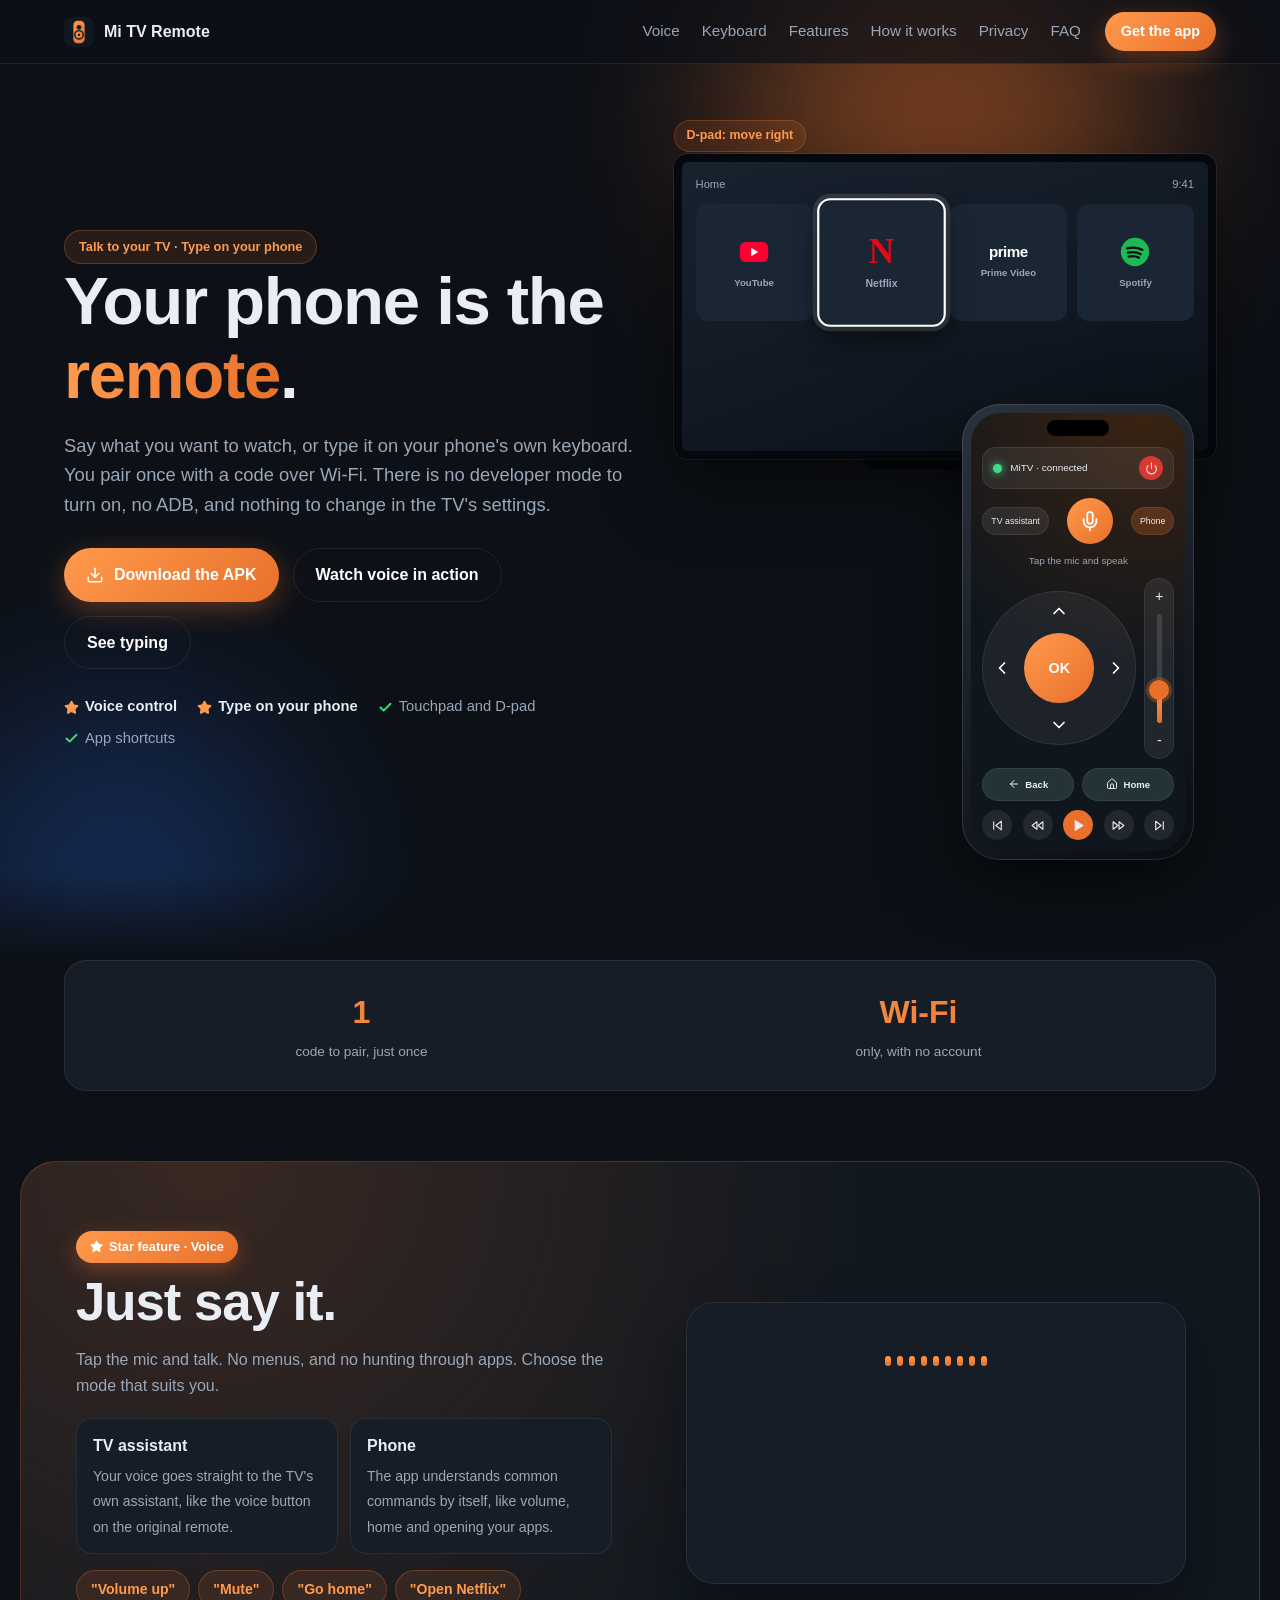
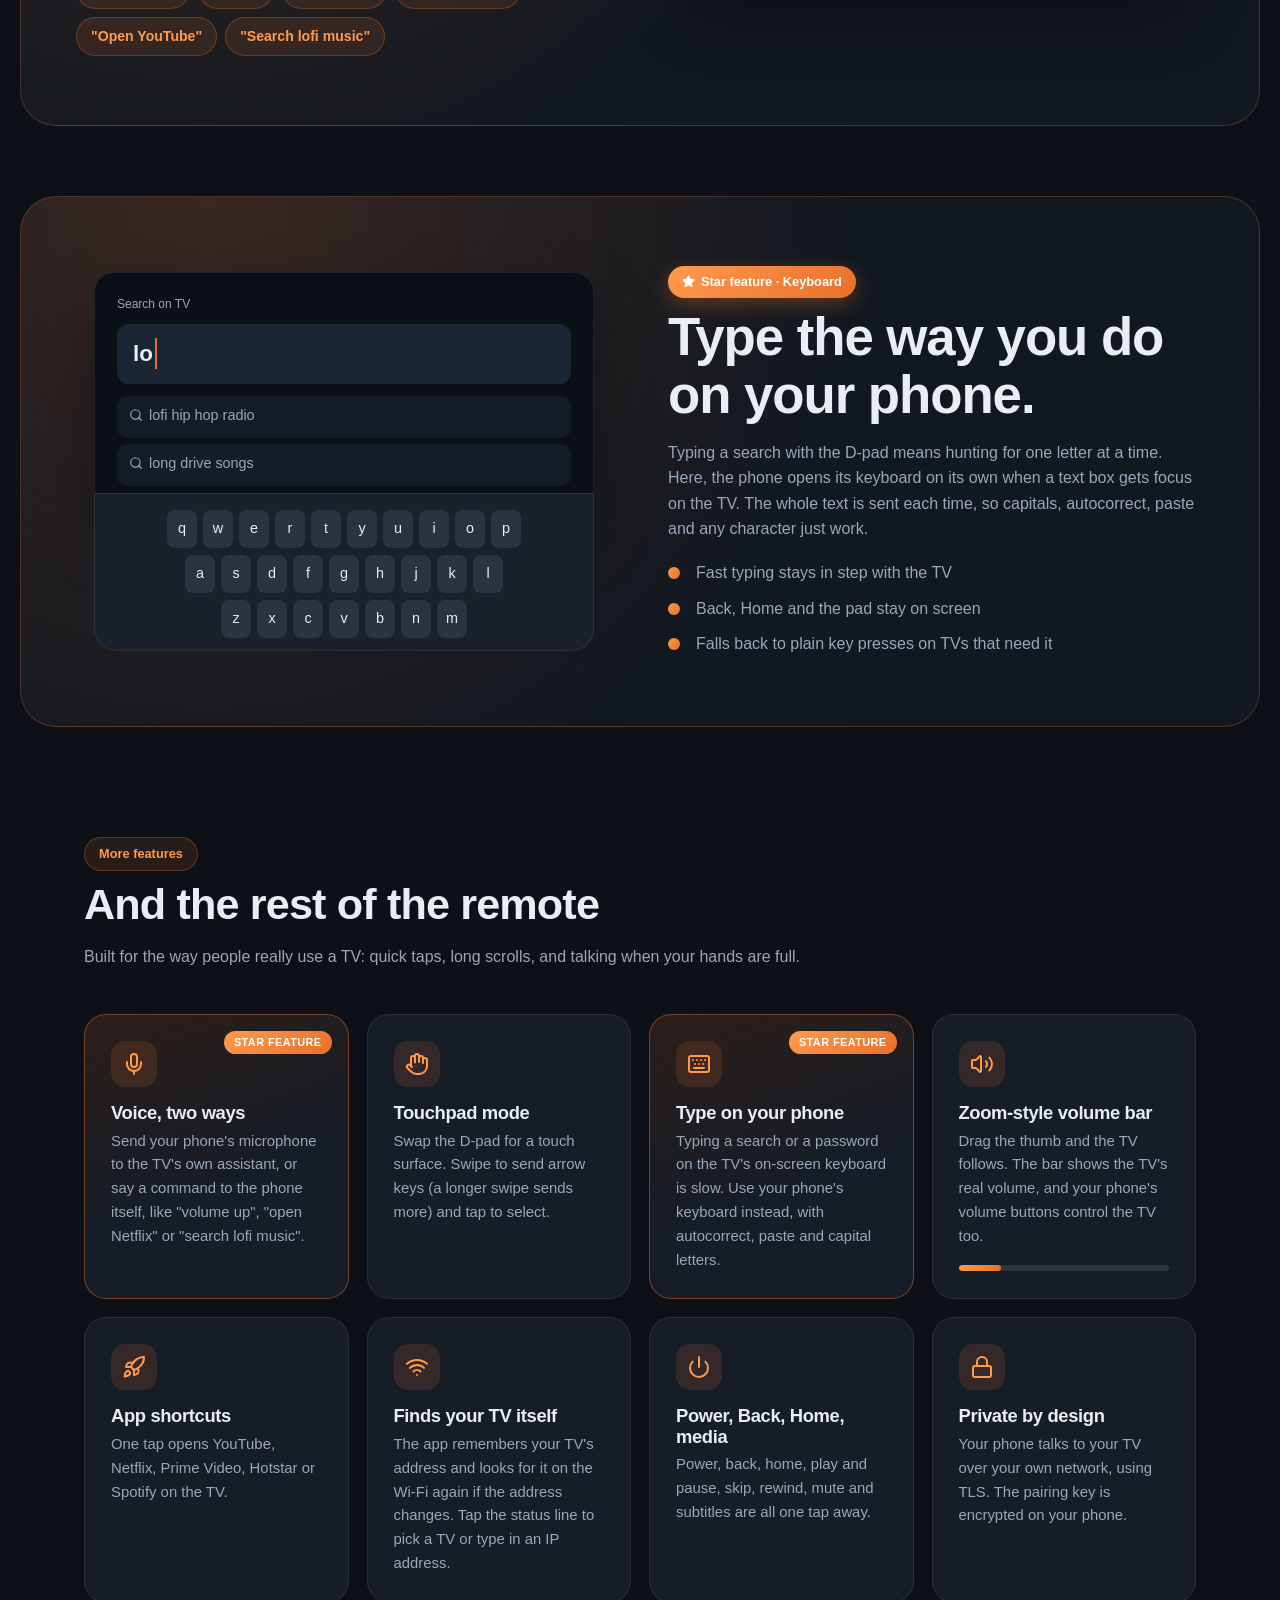
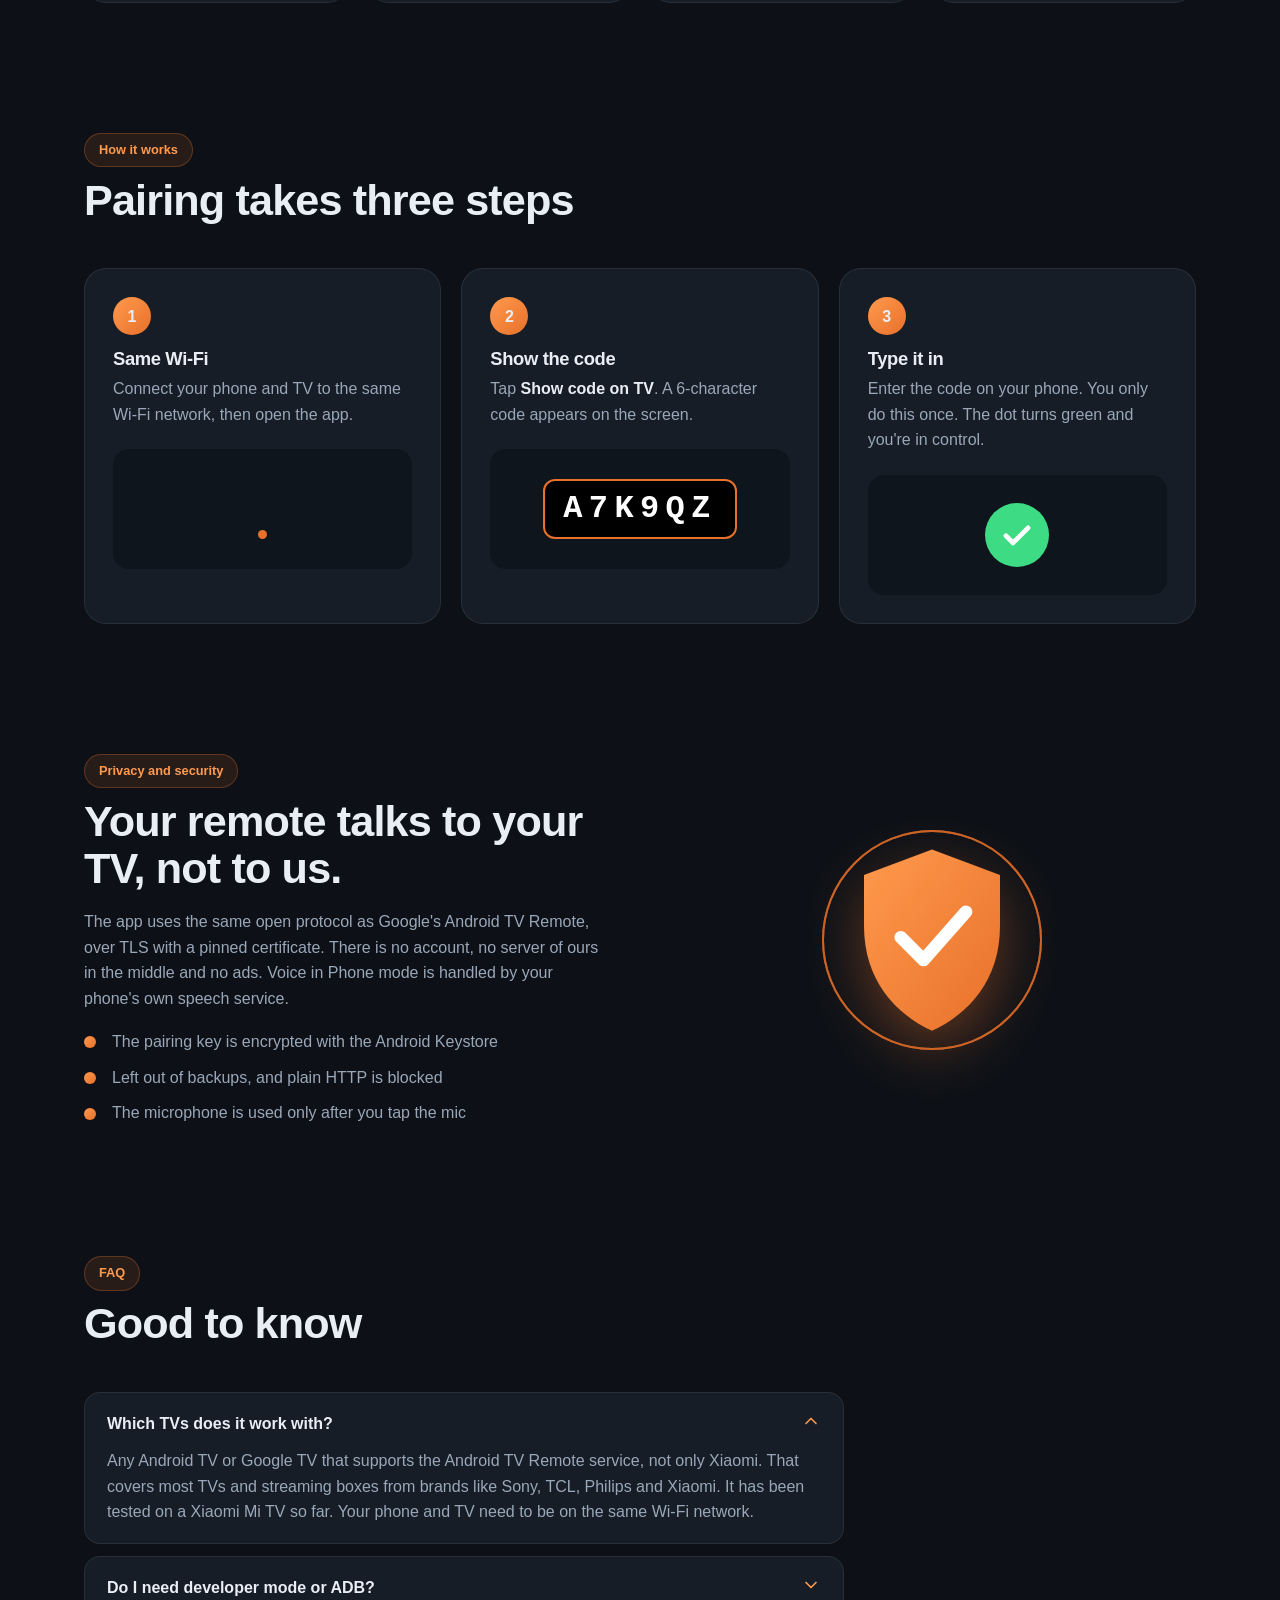
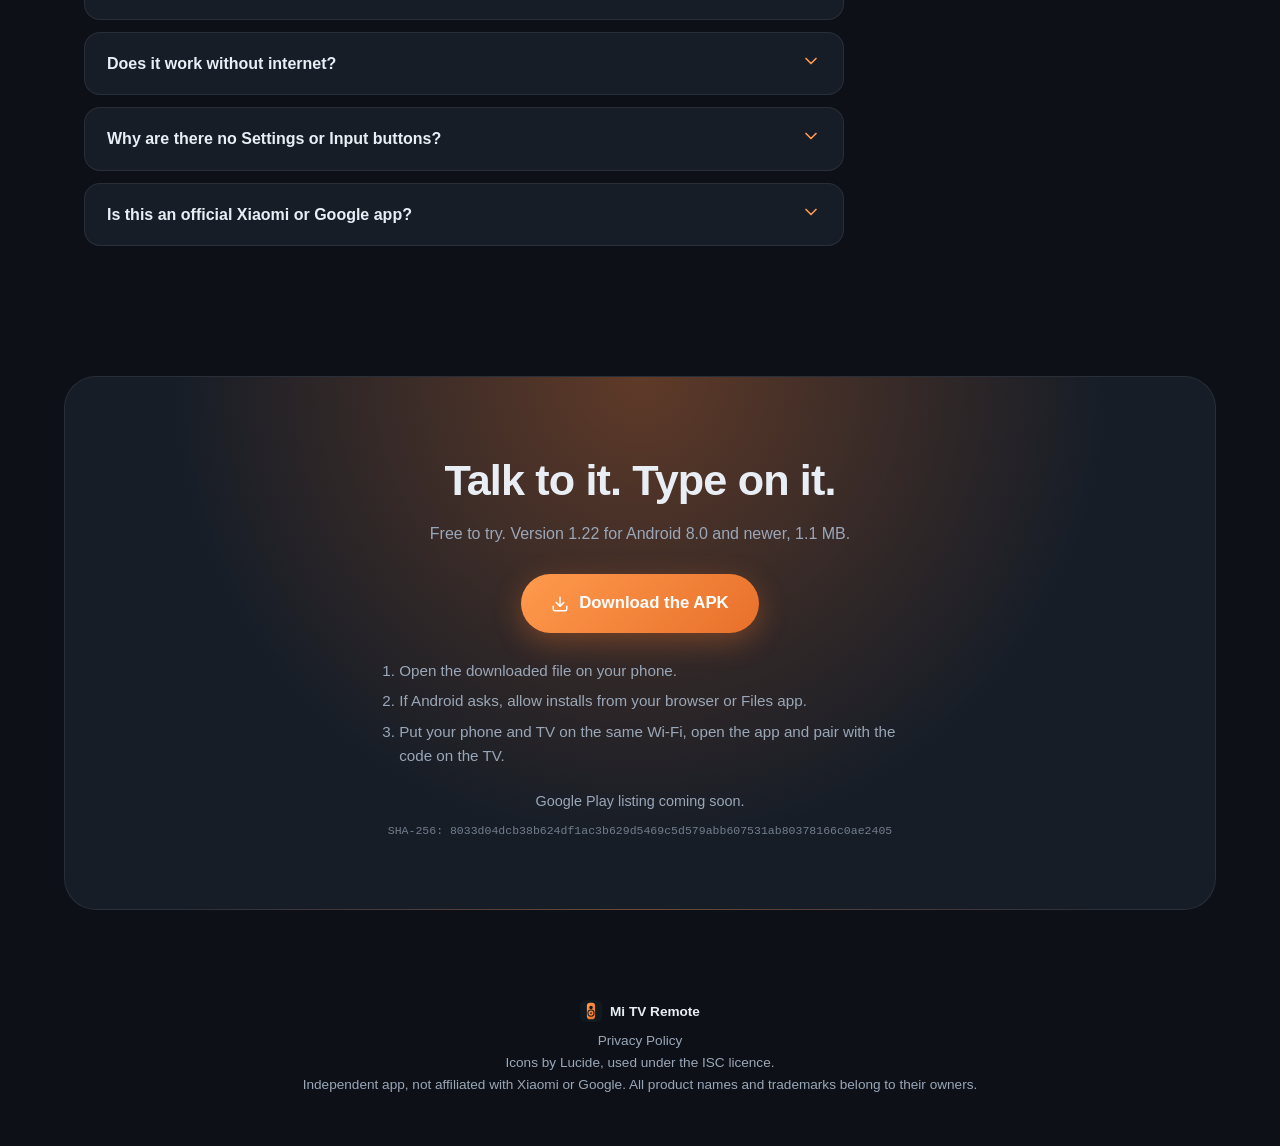
==== commit c1fe0faa: "Trim stats strip, soften hero edge, clarify TV compatibility" ====
--- a/index.html
+++ b/index.html
@@ -88,10 +88,8 @@
 
 <!-- STATS STRIP -->
 <section class="strip reveal">
-  <div><strong>0</strong><span>developer modes to switch on</span></div>
   <div><strong>1</strong><span>code to pair, just once</span></div>
   <div><strong>Wi-Fi</strong><span>only, with no account</span></div>
-  <div><strong>~1 MB</strong><span>small download</span></div>
 </section>
 
 <!-- VOICE -->
@@ -217,7 +215,7 @@
 <section class="section" id="faq">
   <div class="head reveal"><span class="pill">FAQ</span><h2>Good to know</h2></div>
   <div class="faq reveal">
-    <details open><summary>Which TVs does it work with?<svg class="ic ic-chevron-down" viewBox="0 0 24 24" fill="none" stroke="currentColor" stroke-width="2" stroke-linecap="round" stroke-linejoin="round" aria-hidden="true"><path d="m6 9 6 6 6-6"/></svg></summary><p>Android TV and Google TV devices that support the Android TV Remote service, including Xiaomi Mi TVs. Your phone and TV need to be on the same Wi-Fi network.</p></details>
+    <details open><summary>Which TVs does it work with?<svg class="ic ic-chevron-down" viewBox="0 0 24 24" fill="none" stroke="currentColor" stroke-width="2" stroke-linecap="round" stroke-linejoin="round" aria-hidden="true"><path d="m6 9 6 6 6-6"/></svg></summary><p>Any Android TV or Google TV that supports the Android TV Remote service, not only Xiaomi. That covers most TVs and streaming boxes from brands like Sony, TCL, Philips and Xiaomi. It has been tested on a Xiaomi Mi TV so far. Your phone and TV need to be on the same Wi-Fi network.</p></details>
     <details><summary>Do I need developer mode or ADB?<svg class="ic ic-chevron-down" viewBox="0 0 24 24" fill="none" stroke="currentColor" stroke-width="2" stroke-linecap="round" stroke-linejoin="round" aria-hidden="true"><path d="m6 9 6 6 6-6"/></svg></summary><p>No. Nothing needs to be switched on in the TV's settings. You pair once with a code shown on the TV.</p></details>
     <details><summary>Does it work without internet?<svg class="ic ic-chevron-down" viewBox="0 0 24 24" fill="none" stroke="currentColor" stroke-width="2" stroke-linecap="round" stroke-linejoin="round" aria-hidden="true"><path d="m6 9 6 6 6-6"/></svg></summary><p>Controlling the TV only needs your local Wi-Fi network. Voice in Phone mode uses your phone's speech service, and depending on your phone that may need an internet connection.</p></details>
     <details><summary>Why are there no Settings or Input buttons?<svg class="ic ic-chevron-down" viewBox="0 0 24 24" fill="none" stroke="currentColor" stroke-width="2" stroke-linecap="round" stroke-linejoin="round" aria-hidden="true"><path d="m6 9 6 6 6-6"/></svg></summary><p>Some TVs ignore those two keys when they arrive over the network remote protocol, so the app leaves them out instead of showing buttons that do nothing.</p></details>
--- a/styles.css
+++ b/styles.css
@@ -30,7 +30,7 @@
 .pill{display:inline-block;padding:6px 14px;border-radius:999px;font-size:.8rem;font-weight:600;color:var(--orange2);background:rgba(232,112,42,.12);border:1px solid rgba(232,112,42,.3)}
 
 /* hero */
-.hero{position:relative;min-height:100vh;display:grid;grid-template-columns:1.05fr 1fr;align-items:center;gap:40px;padding:120px 5vw 60px;overflow:hidden}
+.hero{position:relative;min-height:100vh;display:grid;grid-template-columns:1.05fr 1fr;align-items:center;gap:40px;padding:120px 5vw 100px;overflow:hidden;-webkit-mask-image:linear-gradient(to bottom,#000 calc(100% - 90px),transparent);mask-image:linear-gradient(to bottom,#000 calc(100% - 90px),transparent)}
 .glow{position:absolute;border-radius:50%;filter:blur(90px);opacity:.45;pointer-events:none;animation:drift 14s ease-in-out infinite alternate}
 .glow-a{width:420px;height:420px;background:#e8702a;top:-80px;right:10%}
 .glow-b{width:360px;height:360px;background:#2a6be8;bottom:-100px;left:-60px;opacity:.28;animation-delay:-6s}
@@ -106,7 +106,7 @@
 .row3 .play{background:var(--orange)}
 
 /* strip */
-.strip{display:grid;grid-template-columns:repeat(4,1fr);gap:16px;margin:0 5vw;padding:26px;border-radius:var(--r);background:var(--card);border:1px solid var(--line)}
+.strip{display:grid;grid-template-columns:repeat(2,1fr);gap:16px;margin:0 5vw;padding:26px;border-radius:var(--r);background:var(--card);border:1px solid var(--line)}
 .strip div{text-align:center}
 .strip strong{display:block;font-size:2rem;font-weight:800;background:linear-gradient(90deg,var(--orange2),var(--orange));-webkit-background-clip:text;background-clip:text;color:transparent}
 .strip span{font-size:.85rem;color:var(--muted)}
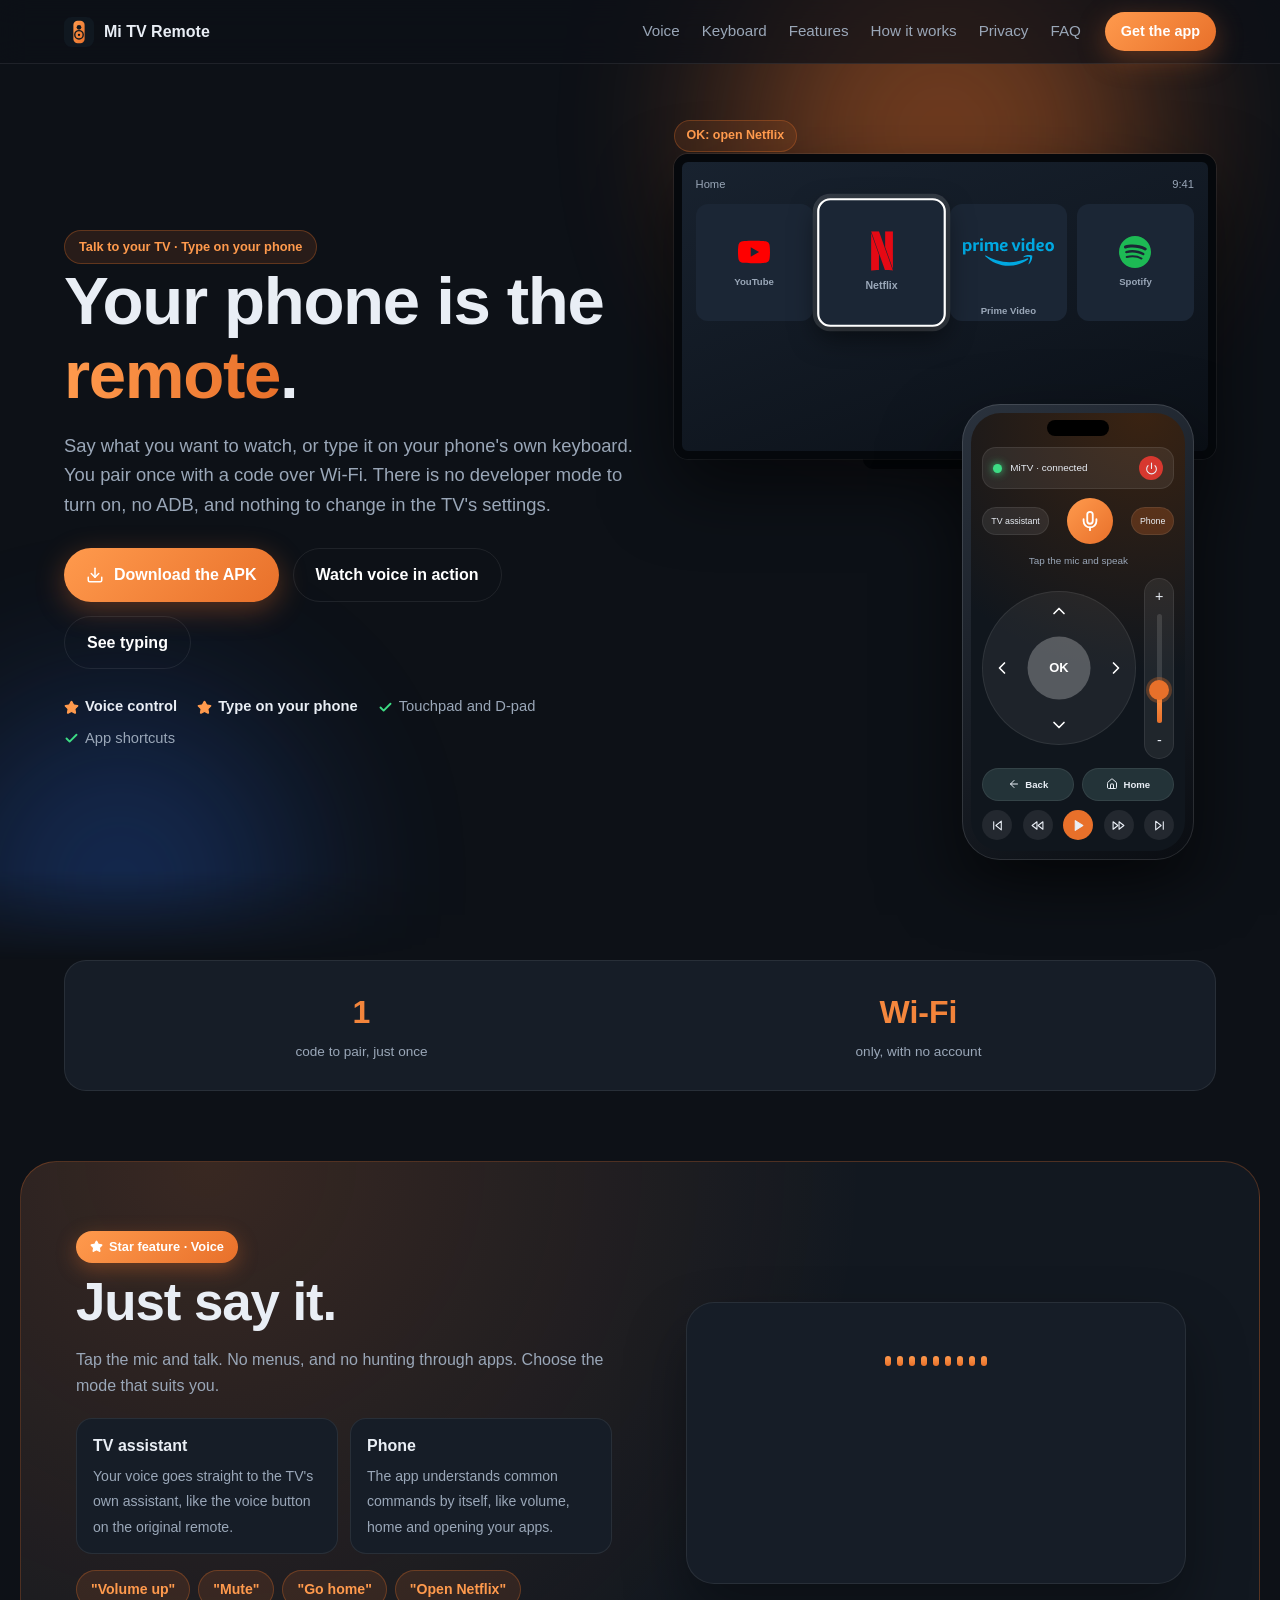
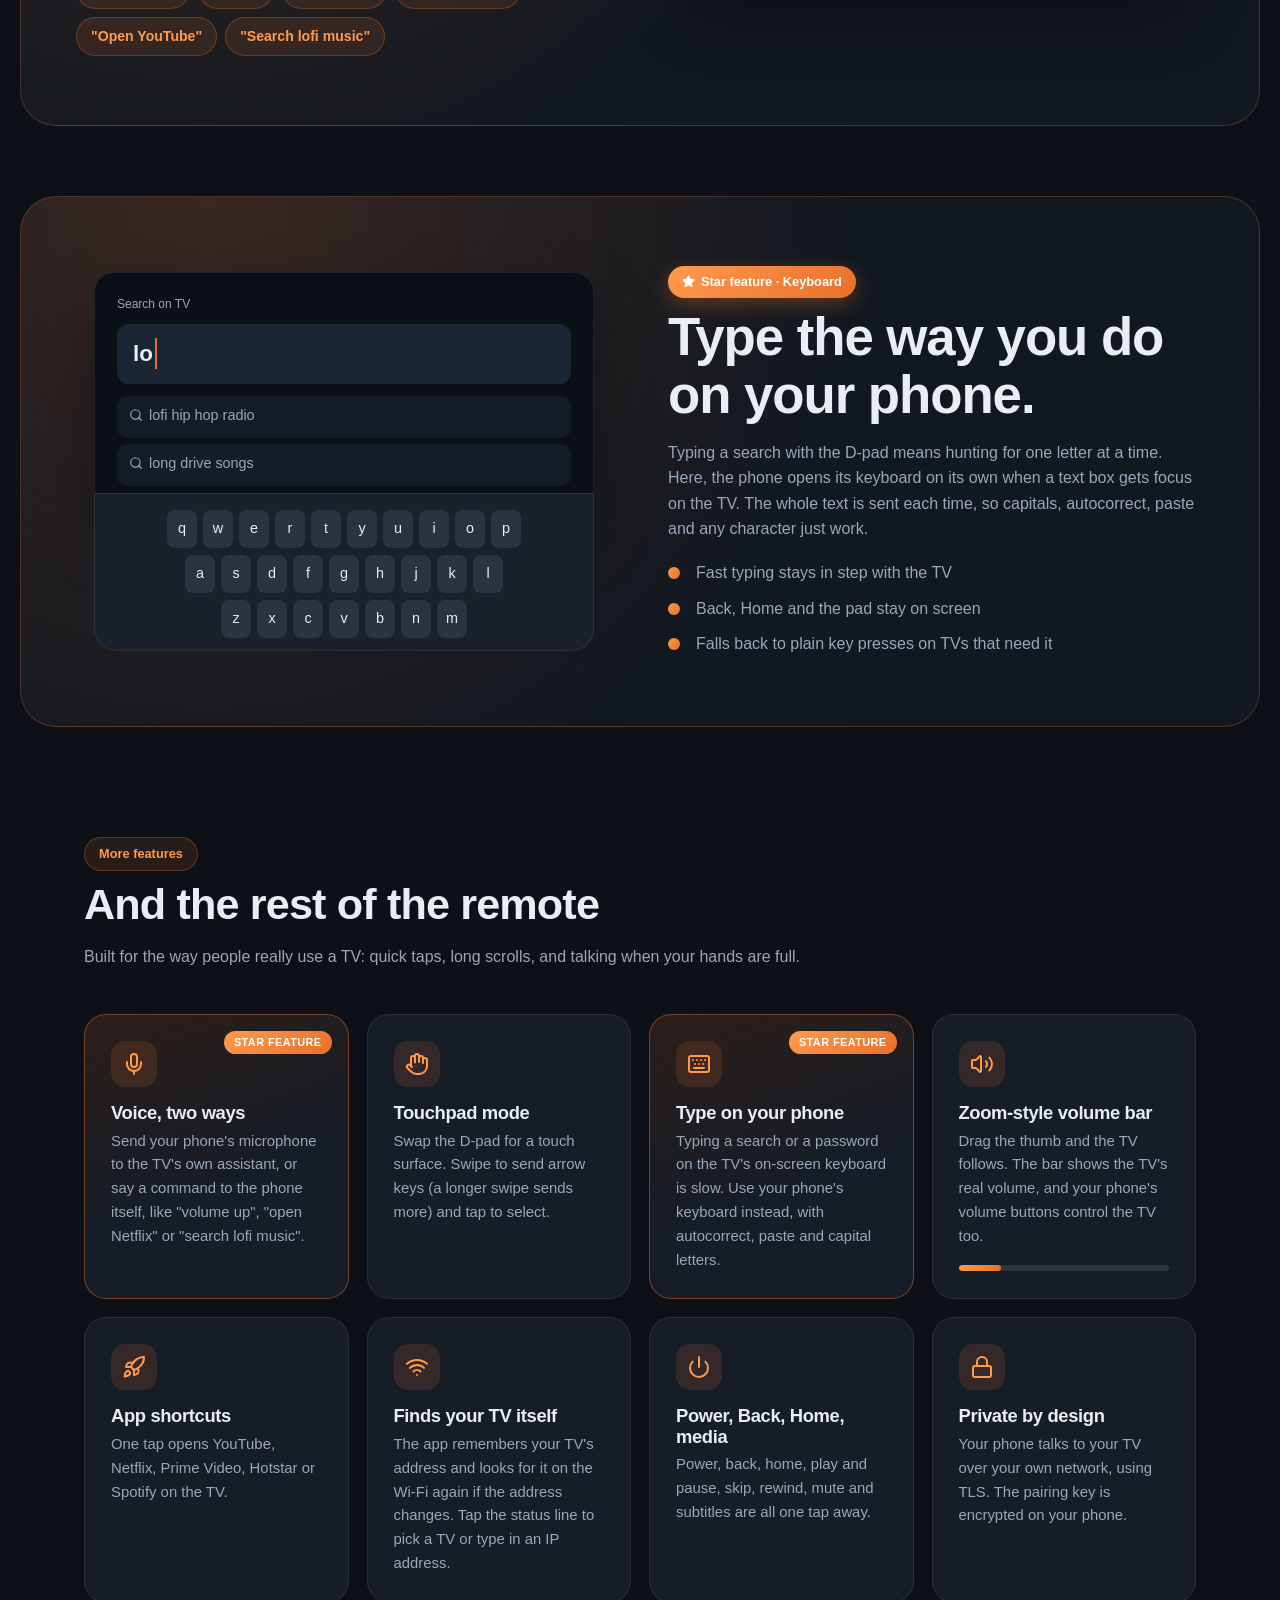
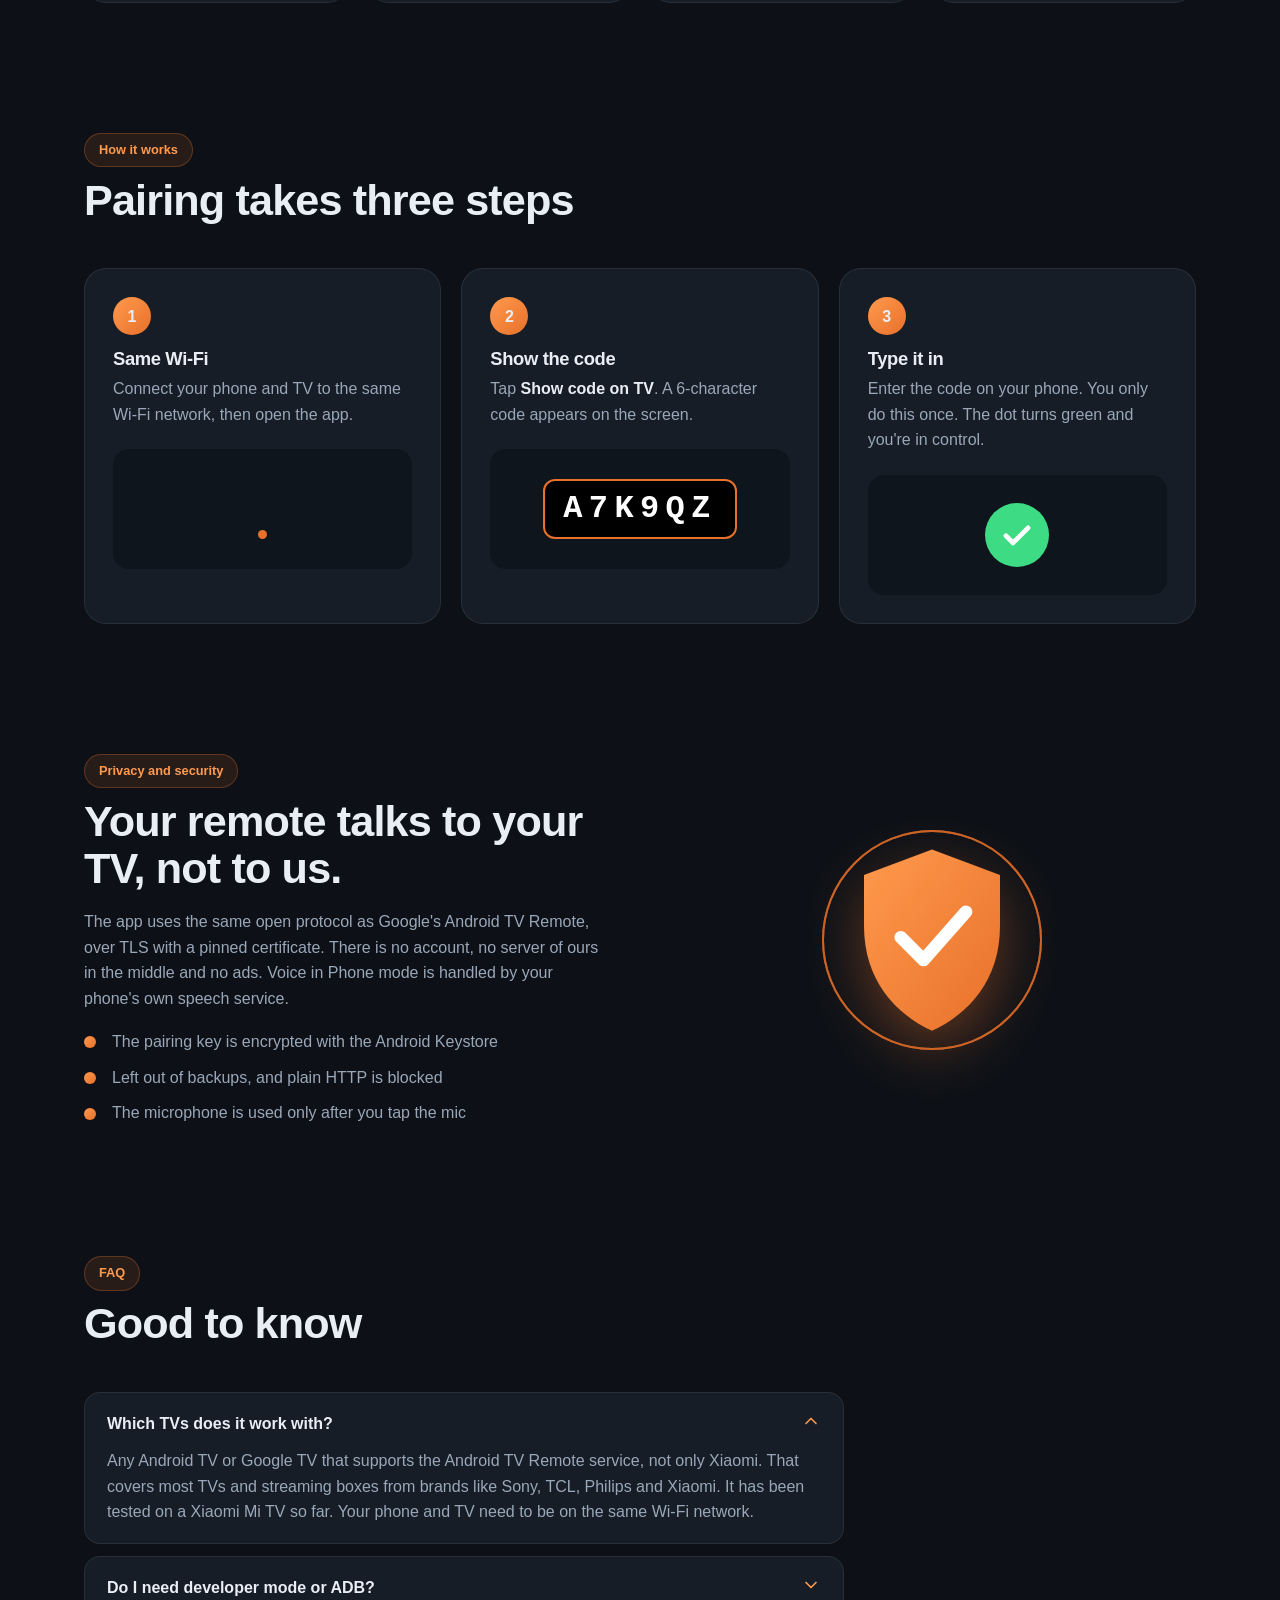
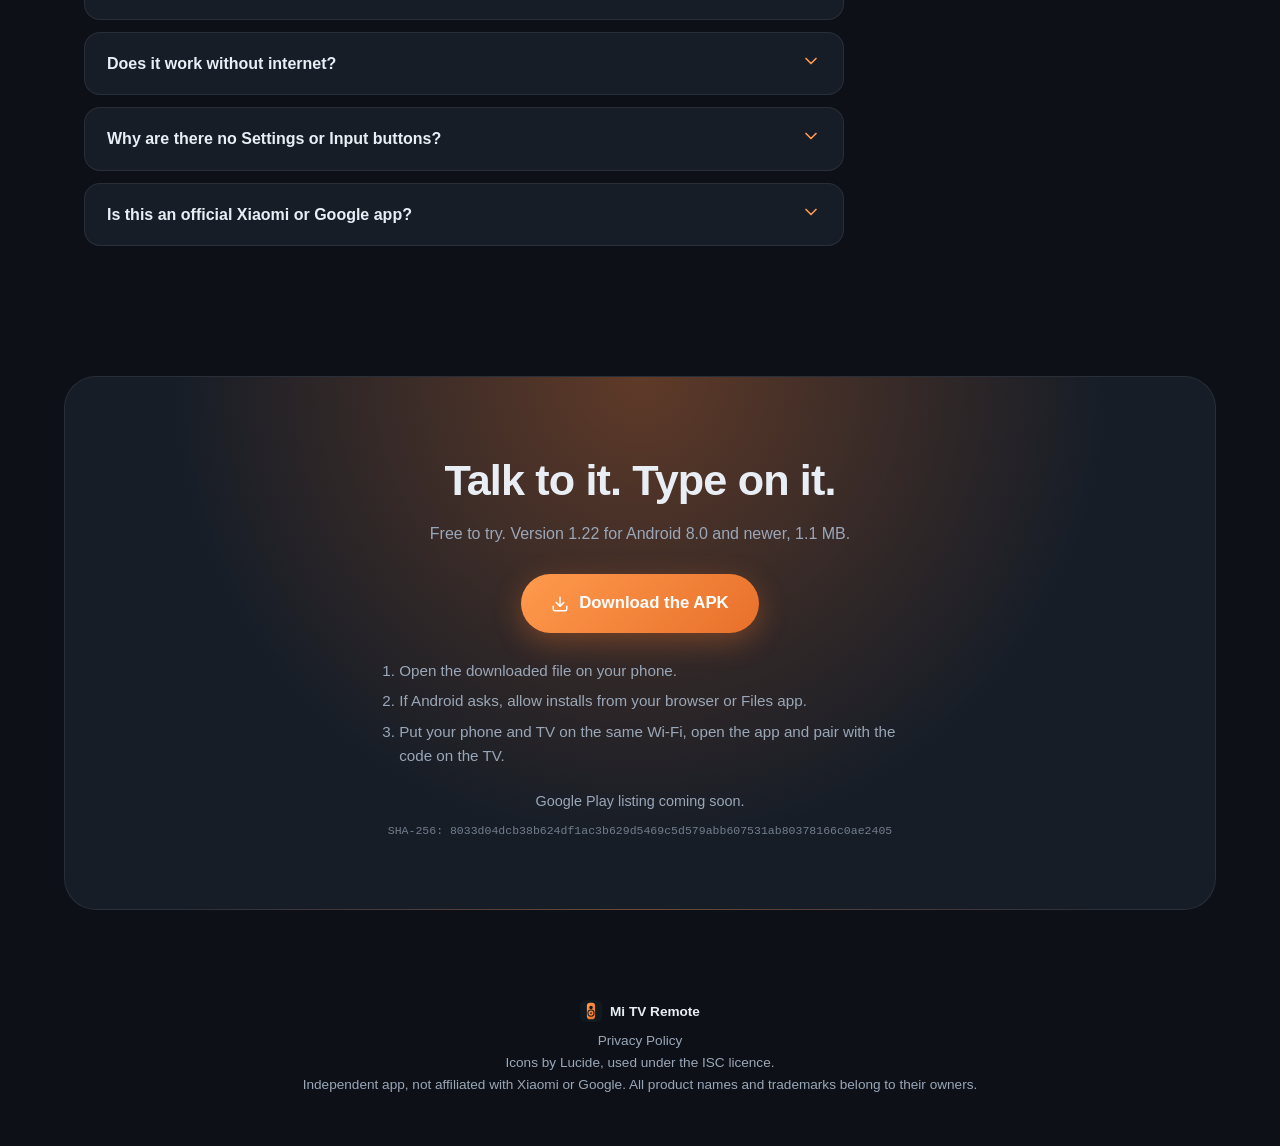
==== commit 48333e06: "Use real brand logos for YouTube, Netflix, Prime Video and Spotify" ====
--- a/index.html
+++ b/index.html
@@ -47,12 +47,12 @@
       <div class="tv-screen">
         <div class="tv-top"><span>Home</span><span class="tv-clock">9:41</span></div>
         <div class="tiles" id="tiles">
-          <div class="tile t-yt"><svg viewBox="0 0 24 24" width="34"><rect x="2" y="5" width="20" height="14" rx="4" fill="#ff0033"/><path d="M10 9l5 3-5 3z" fill="#fff"/></svg><b>YouTube</b></div>
-          <div class="tile t-nf"><span class="nf">N</span><b>Netflix</b></div>
-          <div class="tile t-pv"><span class="pv">prime</span><b>Prime Video</b></div>
-          <div class="tile t-sp"><svg viewBox="0 0 24 24" width="34"><circle cx="12" cy="12" r="10" fill="#1db954"/><path d="M6.5 9.5c3.5-1 7.5-.7 10.7 1M7 12.5c3-.8 6.3-.5 9 1M7.6 15.3c2.5-.6 5-.4 7.2.8" stroke="#0b0f14" stroke-width="1.6" fill="none" stroke-linecap="round"/></svg><b>Spotify</b></div>
+          <div class="tile t-yt"><img src="assets/brands/youtube.svg" alt="" height="26"><b>YouTube</b></div>
+          <div class="tile t-nf"><img src="assets/brands/netflix.svg" alt="" height="28"><b>Netflix</b></div>
+          <div class="tile t-pv"><img src="assets/brands/primevideo.svg" alt="" height="26"><b>Prime Video</b></div>
+          <div class="tile t-sp"><img src="assets/brands/spotify.svg" alt="" height="28"><b>Spotify</b></div>
         </div>
-        <div class="splash" id="splash"><span class="nf big">N</span></div>
+        <div class="splash" id="splash"><img class="nf-logo" src="assets/brands/netflix.svg" alt="" height="96"></div>
         <div class="vol-hud" id="volHud"><span>Volume</span><div class="vol-track"><i id="volFill"></i></div><em id="volNum">12</em></div>
       </div>
       <div class="tv-stand"></div>
--- a/styles.css
+++ b/styles.css
@@ -56,7 +56,7 @@
 .pv{font:700 .95rem/1 sans-serif;color:#fff;letter-spacing:-.5px}
 .splash{position:absolute;inset:0;display:grid;place-items:center;background:#000;opacity:0;pointer-events:none;transition:opacity .35s}
 .splash.on{opacity:1}
-.splash.on .nf{animation:pop .6s cubic-bezier(.2,1.4,.4,1)}
+.splash.on .nf-logo{animation:pop .6s cubic-bezier(.2,1.4,.4,1)}
 @keyframes pop{from{transform:scale(.3);opacity:0}to{transform:scale(1);opacity:1}}
 .vol-hud{position:absolute;left:50%;top:38px;transform:translate(-50%,-14px);display:flex;align-items:center;gap:10px;padding:8px 14px;border-radius:999px;background:rgba(0,0,0,.7);backdrop-filter:blur(6px);font-size:.7rem;opacity:0;transition:.3s}
 .vol-hud.on{opacity:1;transform:translate(-50%,0)}
@@ -272,3 +272,8 @@
 .install li{margin-bottom:6px}
 .get .soon{margin:22px 0 0;font-size:.9rem}
 .get .sha{margin:10px auto 0;max-width:520px;font:.72rem/1.4 ui-monospace,Menlo,monospace;word-break:break-all;opacity:.7}
+
+.tile img{display:block;width:auto;max-width:70%}
+.tile.t-yt img,.tile.t-sp img{height:32px}
+.tile.t-nf img{height:36px}
+.tile.t-pv img{height:auto;width:80%;max-width:none}
